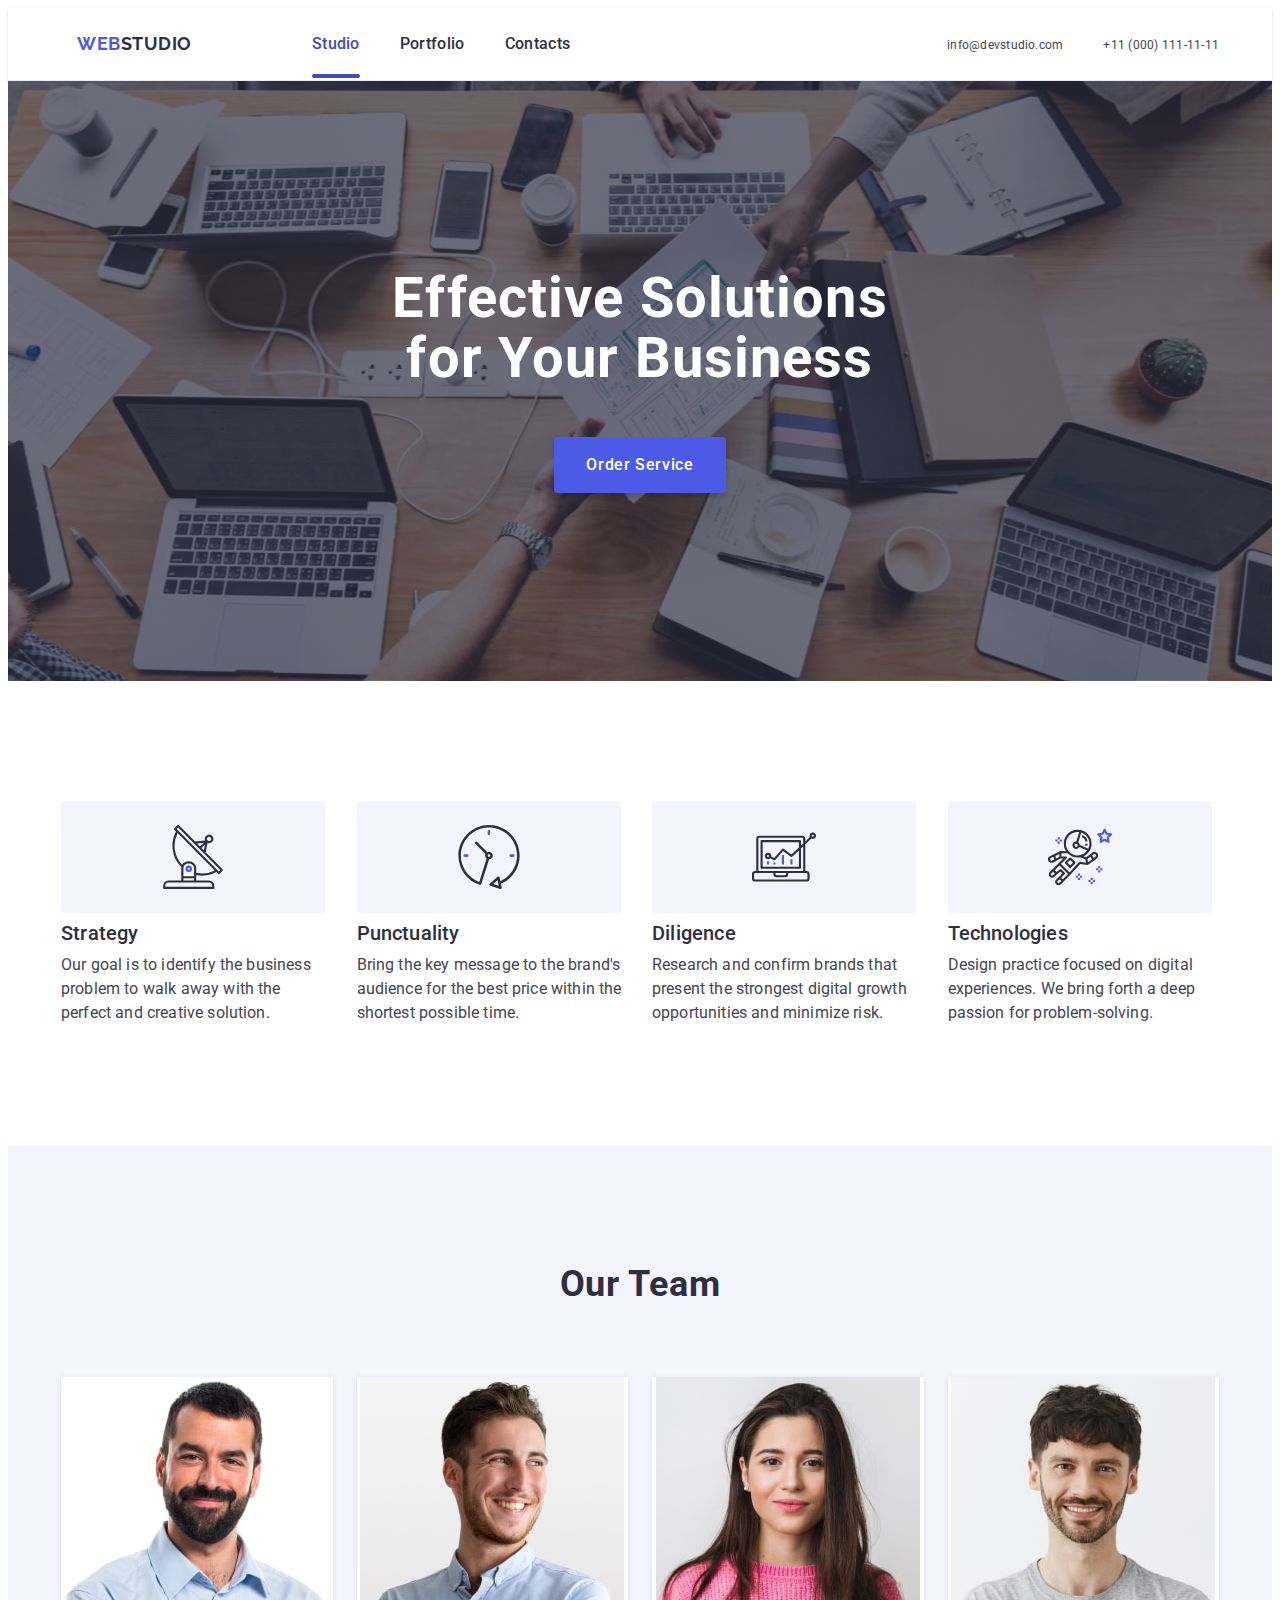
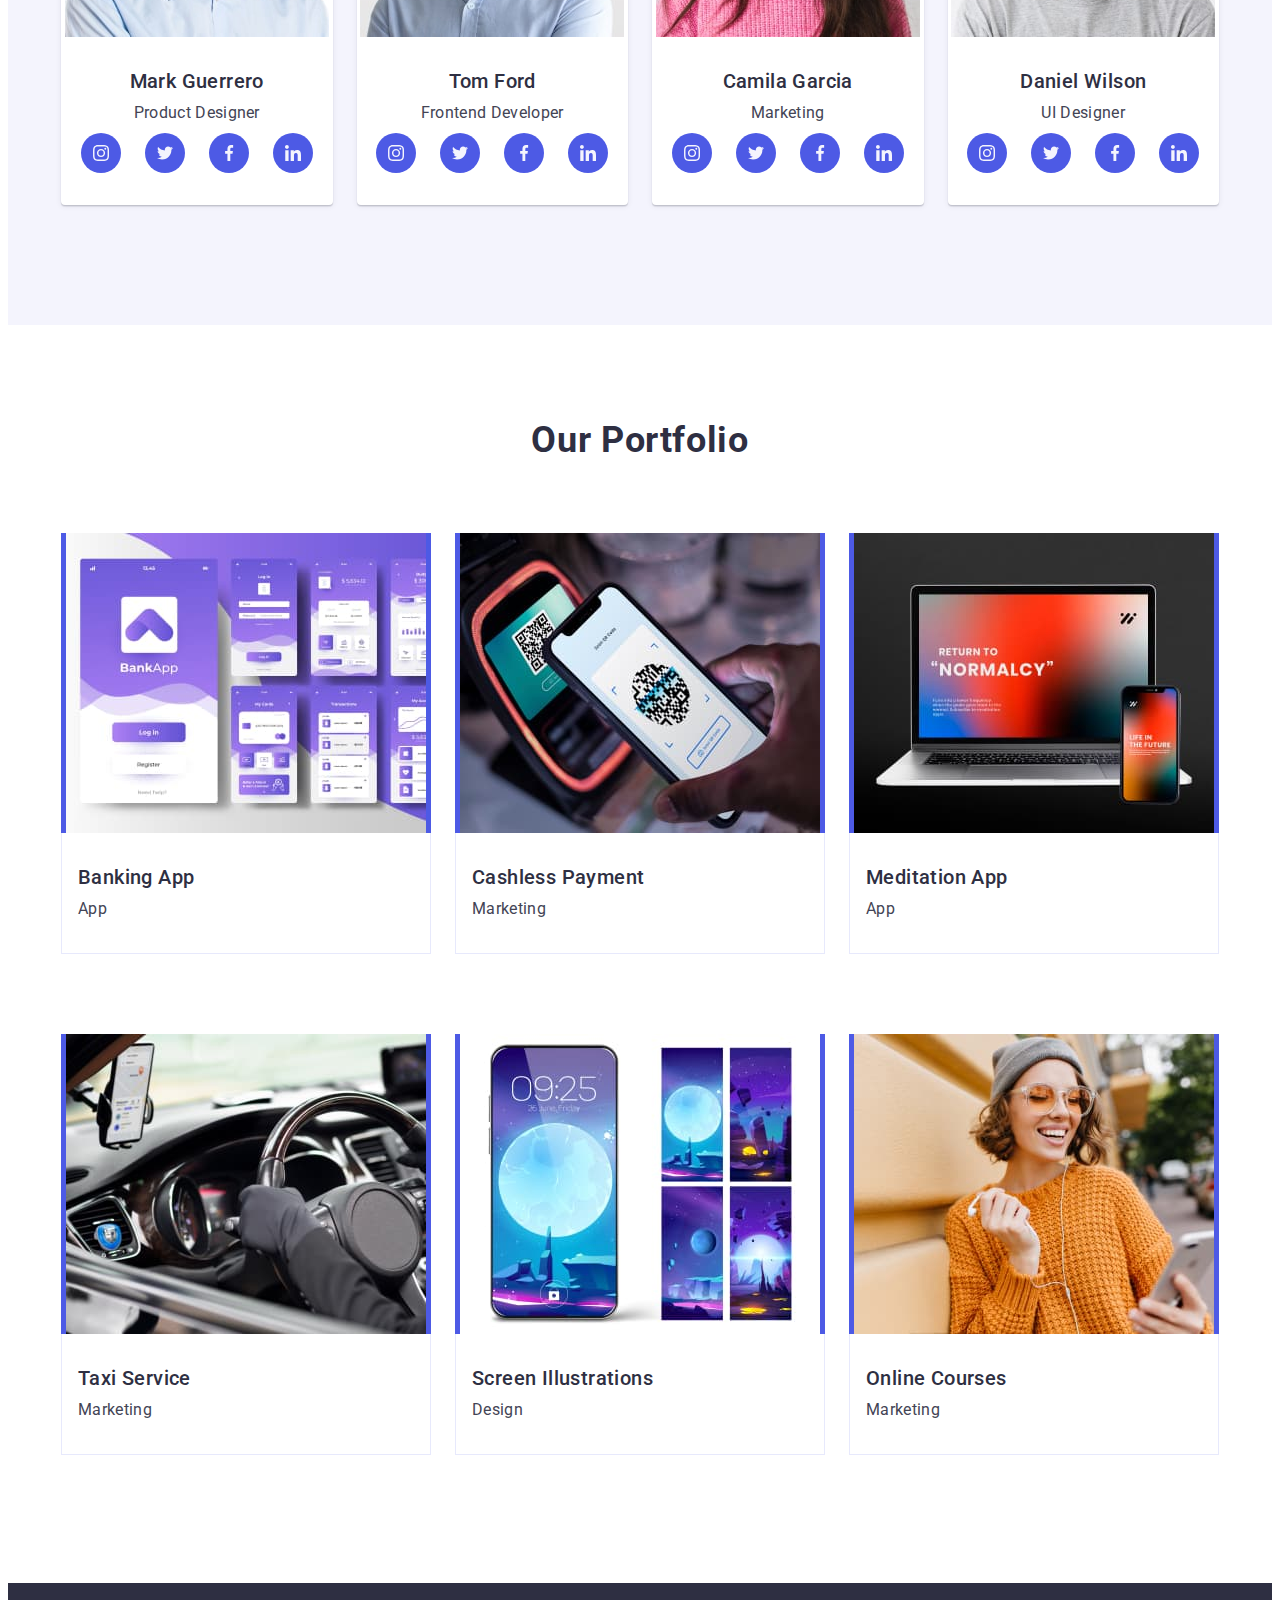
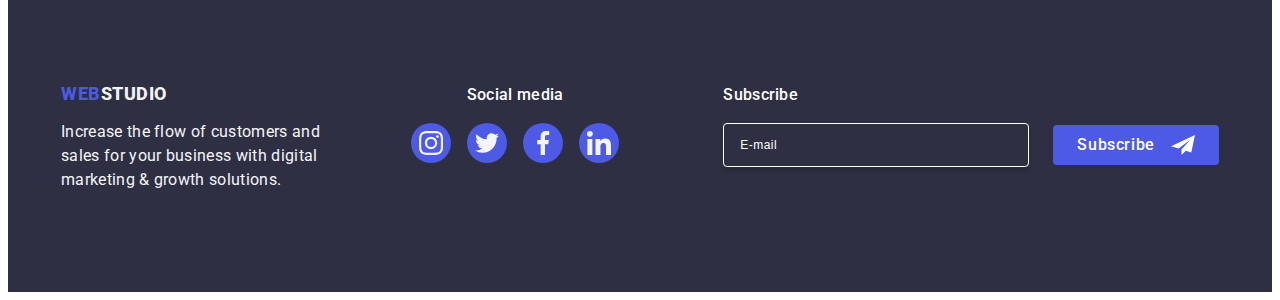
==== index.html @ 43140bc8 "hw6" ====
<!DOCTYPE html>
<html lang="en">

<head>
    <meta charset="UTF-8">
    <meta http-equiv="X-UA-Compatible" content="IE=edge">
    <meta name="viewport" content="width=device-width, initial-scale=1.0">
    <title>Business</title>
    <link rel="preconnect" href="https://fonts.googleapis.com">
    <link rel="preconnect" href="https://fonts.gstatic.com" crossorigin>
    <link rel="stylesheet" href="https://cdnjs.cloudflare.com/ajax/libs/modern-normalize/2.0.0/modern-normalize.min.css"
        integrity="sha512-4xo8blKMVCiXpTaLzQSLSw3KFOVPWhm/TRtuPVc4WG6kUgjH6J03IBuG7JZPkcWMxJ5huwaBpOpnwYElP/m6wg=="
        crossorigin="anonymous" referrerpolicy="no-referrer" />
    <link href="https://fonts.googleapis.com/css2?family=Raleway:wght@800&family=Roboto:wght@400;500;700&display=swap"
        rel="stylesheet">
    <link rel="stylesheet" href="./css/styles.css"/>
    <link rel="stylesheet" href="./css/media.css" />

    <link rel="stylesheet" href="https://cdnjs.cloudflare.com/ajax/libs/animate.css/4.1.1/animate.min.css" />
    

</head>



<body>
    <header class="header">
        <div class="container header-container">
        <nav class="header-navigation">

            <a class="header-logo link" href="./index.html">Web<span class="header-logo-italic link">Studio</span> </a>
            
                <ul class="header-menu-list list">
                    <li class="header-menu-item list">
                        <a class="header-menu-link link color current" href="./index.html">Studio</a>
                    </li>
                    <li class="header-menu-item list">
                        <a class="header-menu-link link color " href="./portfolio.html">Portfolio</a>
                    </li>
                    <li class="header-menu-item list">
                        <a class="header-menu-link link color" href="">Contacts</a>
                    </li>
                </ul>
        </nav>

        <address class="address">
            <ul class="header-soc-list list">

                <li class="header-soc-item"> <a class="header-sos-link link "
                        href="mailto:info@devstudio.com">info@devstudio.com</a> </li>
                <li class="header-soc-item"> <a class="header-sos-link link" href="tel:+110001111111"> +11 (000)
                        111-11-11</a> </li>
            </ul>
        </address>
        <button type="button" class="menu-open-btn"><svg class="open-btn" width="16.8" height="14.4">
            <use class="open-btn-top" href="./images/icons.svg#icon-heroicons-solid_menu"></use>
        </svg></button>
        </div>







        <div class="mob-menu is-open">
            <div clas="modal-modal">
            <button type="button" class="menu-close-btn"><svg class="close-btn" width="8" height="8">
                    <use class="close-btn-top" href="./images/icons.svg#icon-close-black-18dp-2-1"></use>
                </svg></button>

                <ul class="mob-menu-list list">
                    <li class="mob-menu-item list">
                        <a class="mob-menu-link link color current" href="./index.html">Studio</a>
                    </li>
                    <li class="mob-menu-item list">
                        <a class="mob-menu-link link color " href="./portfolio.html">Portfolio</a>
                    </li>
                    <li class="mob-menu-item list">
                        <a class="mob-menu-link link color" href="">Contacts</a>
                    </li>
                </ul>
                </div>


                <ul class="mob-soc-list list">
                
                    
                    <li class="mob-soc-item"> <a class="mob-sos-link link" href="tel:+110001111111"> +11 (000)
                            111-11-11</a> </li>
                            <li class="mob-soc-item"> <a class="mob-sos-link link " href="mailto:info@devstudio.com">info@devstudio.com</a> </li>
                </ul>






                <ul class="mob-icon-list list">
                    <li class="mob-icon-item list">
                        <a class="mob-icon-modul" href="">
                            <svg class="mob-icon-top" width="24" height="24">
                                <use href="./images/icons.svg#icon-instagram-2"></use>
                            </svg>
                        </a>
                    </li>
                
                    <li class="mob-icon-item list">
                        <a class="mob-icon-modul" href="">
                            <svg class="mob-icon-top" width="24" height="24">
                                <use href="./images/icons.svg#icon-twitter-1"></use>
                            </svg>
                        </a>
                    </li>
                
                    <li class="mob-icon-item list">
                        <a class="mob-icon-modul" href="">
                            <svg class="mob-icon-top" width="24" height="24">
                                <use href="./images/icons.svg#icon-facebook-1"></use>
                            </svg>
                        </a>
                    </li>
                
                    <li class="mob-icon-item list">
                        <a class="mob-icon-modul" href="">
                            <svg class="mob-icon-top" width="24" height="24">
                                <use href="./images/icons.svg#icon-linkedin-1"></use>
                            </svg>
                        </a>
                    </li>
                
                </ul>






        </div>

    </header>
   


    <main>
        <section class="hero">
            <div class="container">
                  <h1 class="hero-title"> Effective Solutions for Your Business  </h1>
            <button type="button" class="hero-btn" data-modal-open>Order Service</button>
            </div>
        </section>
       

        <section class="advantages">
            <div class="container">
            <h2 class="visually-hidden">Advantages</h2>
            <ul class="advantages-list list">
                <li class="advantages-item list">
                    <div class="adventages-item-top">
                    <svg class="advantages-item-icon" width="164" height="64">
                    
                        <use href="./images/icons.svg#icon-antenna-1"></use>
                    </svg>
            
                    </div>
                    <h3 class="advantages-subtitle">Strategy
                    </h3>
                    <p class="advantsges-item-text">Our goal is to identify the business
                        problem to walk away with the perfect and creative solution.
                    </p>
                </li>
                <li class="advantages-item list">
                    <div class="adventages-item-top">
                        <svg class="advantages-item-icon" width="64" height="64">
                
                            <use href="./images/icons.svg#icon-clock-1"></use>
                        </svg>
                    
                    </div>
                    <h3 class="advantages-subtitle">Punctuality</h3>
                    <p class="advantsges-item-text">Bring the key message to the brand's audience for the best price
                        within the shortest possible time.</p>
                </li>
                <li class="advantages-item list">
                    <div class="adventages-item-top">
                        <svg class="advantages-item-icon" width="64" height="64">
                    
                            <use href="./images/icons.svg#icon-diagram-1"></use>
                        </svg>
                    
                    </div>
                    <h3 class="advantages-subtitle">Diligence</h3>
                    <p class="advantsges-item-text">Research and confirm brands that present the strongest digital
                        growth opportunities and minimize risk.</p>
                </li>
                <li class="advantages-item list">
                    <div class="adventages-item-top">
                        <svg class="advantages-item-icon" width="64" height="64">
                    
                            <use href="./images/icons.svg#icon-astronaut-1"></use>
                        </svg>
                    
                    </div>
                    <h3 class="advantages-subtitle">Technologies</h3>

                    <p class="advantsges-item-text">Design practice focused on digital experiences. We bring forth a
                        deep passion for problem-solving.</p>
                </li>
            </ul>
            </div>
        </section>

        

       
       



        <section class="team">
            <div class="container team-container">
            <h2 class="team-name">Our Team</h2>
            <ul class="team-name-list list">

                <li class="team-name-item list">
                    
                    
                    <img
                    srcset="./images/1img2x.jpg 2x"
                    

                     class="bestsellers-picture" src="./images/img-min.jpg" alt="Mark Guerrero" Width="264" Height="260">
                    <div class="team-work">
                    <h3 class="team-name-subtitle">Mark Guerrero</h3>
                    <p class="team-name-text">Product Designer</p>
                     <ul class="team-icon-list list">
                        <li class="team-icon-item list">
                            <a class="team-icon-modul" href="">
                                <svg class="team-icon-top" width="16" height="16">
                                    <use href="./images/icons.svg#icon-instagram-2"></use>
                                </svg>
                            </a>
                        </li>

                        <li class="team-icon-item list">
                            <a class="team-icon-modul" href="">
                                <svg class="team-icon-top" width="16" height="16">
                                    <use href="./images/icons.svg#icon-twitter-1"></use>
                                </svg>
                            </a>
                        </li>

                        <li class="team-icon-item list">
                            <a class="team-icon-modul" href="">
                                <svg class="team-icon-top" width="16" height="16">
                                    <use href="./images/icons.svg#icon-facebook-1"></use>
                                </svg>
                            </a>
                        </li>

                        <li class="team-icon-item list">
                            <a class="team-icon-modul" href="">
                                <svg class="team-icon-top" width="16" height="16">
                                    <use href="./images/icons.svg#icon-linkedin-1"></use>
                                </svg>
                            </a>
                        </li>

                     </ul>

                    
                    
                    </div>
                </li>
                <li class="team-name-item list">
                    <img
                     srcset="./images/2img2x-min.jpg 2x"
                     class="bestsellers-picture" src="./images/img-1-min.jpg" alt="Tom Ford" Width="264" Height="260">
                    <div class="team-work">
                    <h3 class="team-name-subtitle">Tom Ford</h3>
                    <p class="team-name-text">Frontend Developer</p>

                    <ul class="team-icon-list list">
                        <li class="team-icon-item list">
                            <a class="team-icon-modul" href="">
                                <svg class="team-icon-top" width="16" height="16">
                                    <use href="./images/icons.svg#icon-instagram-2"></use>
                                </svg>
                            </a>
                        </li>
                    
                        <li class="team-icon-item list">
                            <a class="team-icon-modul" href="">
                                <svg class="team-icon-top" width="16" height="16">
                                    <use href="./images/icons.svg#icon-twitter-1"></use>
                                </svg>
                            </a>
                        </li>
                    
                        <li class="team-icon-item list">
                            <a class="team-icon-modul" href="">
                                <svg class="team-icon-top" width="16" height="16">
                                    <use href="./images/icons.svg#icon-facebook-1"></use>
                                </svg>
                            </a>
                        </li>
                    
                        <li class="team-icon-item list">
                            <a class="team-icon-modul" href="">
                                <svg class="team-icon-top" width="16" height="16">
                                    <use href="./images/icons.svg#icon-linkedin-1"></use>
                                </svg>
                            </a>
                        </li>
                    
                    </ul>

                    




                    </div>
                </li>
                <li class="team-name-item list">
                    <img
                     srcset="./images/3img2x-min.jpg 2x"
                    class="bestsellers-picture" src="./images/img-2-min.jpg" alt="Camila Garcia" Width="264" Height="260">
                    <div class="team-work">
                    <h3 class="team-name-subtitle">Camila Garcia</h3>
                    <p class="team-name-text">Marketing</p>
                   
                    <ul class="team-icon-list list">
                        <li class="team-icon-item list">
                            <a class="team-icon-modul" href="">
                                <svg class="team-icon-top" width="16" height="16
        ">
                                    <use href="./images/icons.svg#icon-instagram-2"></use>
                                </svg>
                            </a>
                        </li>
                    
                        <li class="team-icon-item list">
                            <a class="team-icon-modul" href="">
                                <svg class="team-icon-top" width="16" height="16">
                                    <use href="./images/icons.svg#icon-twitter-1"></use>
                                </svg>
                            </a>
                        </li>
                    
                        <li class="team-icon-item list">
                            <a class="team-icon-modul" href="">
                                <svg class="team-icon-top" width="16" height="16">
                                    <use href="./images/icons.svg#icon-facebook-1"></use>
                                </svg>
                            </a>
                        </li>
                    
                        <li class="team-icon-item list">
                            <a class="team-icon-modul" href="">
                                <svg class="team-icon-top" width="16" height="16">
                                    <use href="./images/icons.svg#icon-linkedin-1"></use>
                                </svg>
                            </a>
                        </li>
                    
                    </ul>

                    </div>
                </li>
        
                <li class="team-name-item list">
                    <img
                     srcset="./images/4img2x-min.jpg 2x"
                     class="bestsellers-picture" src="./images/img-3-min.jpg" alt="Daniel Wilson" Width="264" Height="260">
                    <div class="team-work">
                    <h3 class="team-name-subtitle">Daniel Wilson</h3>
                    <p class="team-name-text">UI Designer</p>
                   
                    <ul class="team-icon-list list">
                        <li class="team-icon-item list">
                            <a class="team-icon-modul" href="">
                                <svg class="team-item-icon" width="16" height="16">
                                    <use href="./images/icons.svg#icon-instagram-2"></use>
                                </svg>
                            </a>
                        </li>
                    
                        <li class="team-icon-item list">
                            <a class="team-icon-modul" href="">
                                <svg class="team-icon-top" width="16" height="16">
                                    <use href="./images/icons.svg#icon-twitter-1"></use>
                                </svg>
                            </a>
                        </li>
                    
                        <li class="team-icon-item list">
                            <a class="team-icon-modul" href="">
                                <svg class="team-icon-top" width="16" height="16">
                                    <use href="./images/icons.svg#icon-facebook-1"></use>
                                </svg>
                            </a>
                        </li>
                    
                        <li class="team-icon-item list">
                            <a class="team-icon-modul" href="">
                                <svg class="team-icon-top" width="16" height="16">
                                    <use href="./images/icons.svg#icon-linkedin-1"></use>
                                </svg>
                            </a>
                        </li>
                    
                    </ul>

                    </div>
                </li>
            </ul>
            </div>


        </section>
        
        
            <section class="portfolio-little list">
                <div class="container">
        
                    
                    
        
                    <h1 class="our-portfolio-tittle"> Our Portfolio</h1>
                    <ul class="portfolio-carts list">
        
                        <li class="portfolio-carts-list link"><a class="link carts-top" href="">
        
                                <div class="carts-cover">
                                    <picture>
                                        <source srcset="./images/4.jpg 1x  ./images/">


                                    </picture>
                                    <img class="carts" src="./images/4.jpg" alt="bild1" Width="360">
                                    <p class="carts-cover-text">14 Stylish and User-Friendly App Design Concepts · Task Manager
                                        App · Calorie Tracker
                                        App · Exotic Fruit Ecommerce App ·
                                        Cloud Storage App</p>
                                </div>
        
                                <div class="no-ideas">
                                    <h2 class="portfolio-carts-tittle list ">Banking App </h2>
                                    <p class="portfolio-carts-text">App</p>
                                </div>
                            </a>
                        </li>
        
                        <li class="portfolio-carts-list link"><a class="link carts-top" href="">
                                <div class="carts-cover">
                                    <img class="carts" src="./images/5.jpg" alt="bild2" Width="360">
                                    <p class="carts-cover-text">14 Stylish and User-Friendly App Design Concepts · Task Manager
                                        App · Calorie Tracker
                                        App · Exotic Fruit Ecommerce App ·
                                        Cloud Storage App</p>
                                </div>
        
                                <div class="no-ideas">
                                    <h2 class="portfolio-carts-tittle list ">Cashless Payment</h2>
                                    <p class="portfolio-carts-text">Marketing</p>
                                </div>
        
                            </a>
        
                        </li>
        
        
                        <li class="portfolio-carts-list link"><a class="link carts-top" href="">
                                <div class="carts-cover">
                                    <img class="carts" src="./images/6.jpg" alt="bild3" Width="360">
                                    <p class="carts-cover-text">14 Stylish and User-Friendly App Design Concepts · Task Manager
                                        App · Calorie Tracker
                                        App · Exotic Fruit Ecommerce App ·
                                        Cloud Storage App</p>
                                </div>
        
        
                                <div class="no-ideas">
                                    <h2 class="portfolio-carts-tittle list ">Meditation App</h2>
                                    <p class="portfolio-carts-text">App</p>
                                </div>
                            </a>
                        </li>
        
                        <li class="portfolio-carts-list link"><a class="link carts-top" href="">
                                <div class="carts-cover">
                                    <img class="carts" src="./images/7.jpg" alt="bild4" Width="360">
                                    <p class="carts-cover-text">14 Stylish and User-Friendly App Design Concepts · Task Manager
                                        App · Calorie Tracker
                                        App · Exotic Fruit Ecommerce App ·
                                        Cloud Storage App</p>
                                </div>
        
                                <div class="no-ideas">
                                    <h2 class="portfolio-carts-tittle list ">Taxi Service</h2>
                                    <p class="portfolio-carts-text">Marketing</p>
                                </div>
                            </a>
                        </li>
        
                        <li class="portfolio-carts-list link"><a class="link carts-top" href="">
                                <div class="carts-cover">
                                    <img class="carts" src="./images/8.jpg" alt="bild5" Width="360">
                                    <p class="carts-cover-text">14 Stylish and User-Friendly App Design Concepts · Task Manager
                                        App · Calorie Tracker
                                        App · Exotic Fruit Ecommerce App ·
                                        Cloud Storage App</p>
                                </div>
                                <div class="no-ideas">
                                    <h2 class="portfolio-carts-tittle list ">Screen Illustrations</h2>
                                    <p class="portfolio-carts-text">Design</p>
                                </div>
                            </a>
                        </li>
        
                        <li class="portfolio-carts-list link"><a class="link carts-top" href="">
                                <div class="carts-cover">
                                    <img class="carts" src="./images/9.jpg" alt="bild6" Width="360">
                                    <p class="carts-cover-text">14 Stylish and User-Friendly App Design Concepts · Task Manager
                                        App · Calorie Tracker
                                        App · Exotic Fruit Ecommerce App ·
                                        Cloud Storage App</p>
                                </div>
                                <div class="no-ideas">
                                    <h2 class="portfolio-carts-tittle list ">Online Courses</h2>
                                    <p class="portfolio-carts-text">Marketing</p>
                                </div>
                            </a>
                        </li>
        
        
                        
                    
                    </ul>
                </div>
        
        
            </section>
        
    </main>







    <footer class="footer">
        <div class="container footer-container">
            <div class="social-container">
          <a class="footer-logo link" href="./index.html"> Web<span class="footer-logo-italic link">Studio</span> </a>
          <p class="footer-logo-text">Increase the flow of customers and sales for your business with digital marketing &
            growth solutions.</p>
            </div>
            

            <div class="social-media">
                <p class="social-media-text">Social media</p>
                <ul class="media-icon-list list">
                    <li class="media-icon-item list">
                        <a class="media-icon-modul" href="">
                            <svg class="media-icon-top" width="24" height="24">
                                <use href="./images/icons.svg#icon-instagram-2"></use>
                            </svg>
                        </a>
                    </li>
                
                    <li class="media-icon-item list">
                        <a class="media-icon-modul" href="">
                            <svg class="media-icon-top" width="24" height="24">
                                <use href="./images/icons.svg#icon-twitter-1"></use>
                            </svg>
                        </a>
                    </li>
                
                    <li class="media-icon-item list">
                        <a class="media-icon-modul" href="">
                            <svg class="media-icon-top" width="24" height="24">
                                <use href="./images/icons.svg#icon-facebook-1"></use>
                            </svg>
                        </a>
                    </li>
                
                    <li class="media-icon-item list">
                        <a class="media-icon-modul" href="">
                            <svg class="media-icon-top" width="24" height="24">
                                <use href="./images/icons.svg#icon-linkedin-1"></use>
                            </svg>
                        </a>
                    </li>
                
                </ul>
                </div>

                <div class="footer-botton">
                   
                        
                            <p class="footer-top-text">Subscribe</p>
                            <form class="footer-form">
                                <label aria-label="footer email input" class="footer-input-label">
                                    <input type="email" name="footer-mail" class="footer-input" placeholder="E-mail"/>
                                </label>
                                <button type="submit" class="footer-btn">Subscribe
                                    <svg class="label-icon-button" width="24" height="24">
                                        <use href="./images/icons.svg#icon-Frame-3"></use>

                                    </svg>
                                </button>
                            </form>
                        
                
                   
                </div>
               
        </div>
            
    </footer>










    <div class="backdrop is-hidden" data-modal>
        <div class="modal">
            <button type="button" class="modal-close-btn" data-modal-close>
                <svg class="modal-icon-btn" width="8" height="8">
                    <use class="modal-icon-top" href="./images/icons.svg#icon-close-black-18dp-2-1"></use>
                </svg>
            </button>
            <p class="modal-tittle">Leave your contacts and we will call you back</p>
            <form class="modal-form">
    
                <div class="modal-field">
                    <label for="user-name" class="modal-label">Name</label>
                    <div class="modal-input-wrap">
                        <input type="text" class="modal-input" name="user-name" /*placeholder="Name*"*/ required
                            id="user-name" />
                        <svg class="modal-icon" width="18" height="24">
                            <use href="./images/icons.svg#icon-person-black-18dp-1"></use>
                        </svg>
                    </div>
                </div>
    
                <div class="modal-field">
                    <label for="user-tel" class="modal-label">Phone</label>
                    <div class="modal-input-wrap">
                        <input type="tel" class="modal-input" name="user-tel" /*placeholder="Phone*"*/ required id="user-tel" />
                        <svg class="modal-icon" width="18" height="24">
                            <use href="./images/icons.svg#icon-phone-black-18dp-1"></use>
                        </svg>
                    </div>
                </div>
    
                <div class="modal-field">
                    <label for="user-email" class="modal-label">Email</label>
                    <div class="modal-input-wrap">
                        <input type="email" class="modal-input" name="user-email" /*placeholder="Email"*/ id="user-email" />
                        <svg class="modal-icon" width="18" height="24">
                            <use href="./images/icons.svg#icon-email-black-18dp-1"></use>
                        </svg>
                    </div>
                </div>
    
                <div class="modal-field-comment">
                    <label for="user-comment" class="modal-label">Comment</label>
                    <textarea name="user-comment" id="user-comment" class="modal-comment"
                        placeholder="Text input"></textarea>
    
    
                </div>
                <div class="modal-policy">
                    <input type="checkbox" id="user-privacy" value="true" class="modal-check visually-hidden"
                        name="user-privacy" />
                    <label for="user-privacy" class="modal-check-text">
                        <span class="span-policy">
                            <svg class="modal-top-super" width="10" height="8">
                                <use href="./images/icons.svg#icon-Vector1"> </use>
                            </svg>
                        </span>
                        <div class="">
                        I accept the terms and conditions of the
                        <a href="" class="modal-check-link"> Privacy Policy</a></label>
                        </div>
                </div>
    
    
                <button type="submit" class="modal-form-btn" disabled>Send</button>
            </form>
        </div>
    </div>
    <script src="./js/modal.js"></script>
    </body>
    
    </html>
---- css/styles.css ----
body { 
    font-family: "Roboto", sans-serif;
    color: #434455;
    background-color: #FFFFFF;
}
:root{

                --primary-font: "Roboto", sans-serif;
                --title-font: "Raleway", sans-serif;
                --primary-black-color: var(--slate, #434455;
                --primary-white-color:#FFFFFF;
                --primary-accent-color:#2e2f42;
                --secondary-accent-color: #404bbf;
                --active-link-color: #434455);

}

/*.container{
    width:100%;
    padding-left: 15px;
        padding-right: 15px;
    margin: 0 auto;
    padding: 0 16px;
    max-width: 428px;

}*/


.container {
    max-width: 320px;
    padding-left: 16px;
    padding-right: 16px;
    margin-left: auto;
    margin-right: auto;
}

/*--------------HEADER-----------*/

.header{
    
    border-bottom: 1px solid #e7e9fc;
    box-shadow:0px 2px 1px rgba(46, 47, 66, 0.08),
        0px 1px 1px rgba(46, 47, 66, 0.16),
        0px 1px 6px rgba(46, 47, 66, 0.08);
}

.header-container{
    display: flex;
    align-items: center;

}
 

.header-navigation{
display: flex;
align-items: center;


}
.header-logo{
    color: var(--iris, #4D5AE5);
        font-size: 18px;
        font-weight: 800;
        line-height: 1.17;
        letter-spacing: 0.03em;
        text-transform: uppercase;
        font-family: "Raleway", sans-serif;
    margin-right: 76px;

    margin-top: 17.5px;
    margin-bottom: 17.5px;
  
    
    
}
.link {
    text-decoration: none;
}

.list {
    list-style: none;
}

.header-logo-italic{
    color: #2E2F42;
}
.header-menu-list{
    color: #2e2f42;
        font-size: 16px;
        font-weight: 500;
        line-height: 1.5;
        letter-spacing: 0.02em;
        margin-left: auto;
        display: flex;
        gap: 40px;
        margin: 0px;
        padding: 0px;
        padding-top: 24px;
            padding-bottom: 24px;

            position: relative;
        color: #404bbf;
        transition:250ms cubic-bezier(0.4, 0, 0.2, 1);
        display: none;

       
        

}

.header-menu-link.caren{

   /* color: var(--navyblue, #2E2F42);*/
        font-size: 16px;
        font-weight: 500;
        line-height: 1.5;
        letter-spacing: 0.02em;
        position: relative;
        transition:color 250ms cubic-bezier(0.4, 0, 0.2, 1);
        color: #404bbf;
        


}

.header-menu-item :hover{color: #404bbf

}
.header-menu-item :focus{color: #404bbf}

ul{
    margin: 0px;
    padding: 0px;
}



img{
    display: block;
    max-width: 100%;
    height: auto;
}
.header-sos-link{
    color:var(--slate, #434455);
        font-size: 16px;
        font-weight: 400;
        line-height: 1.5;
        letter-spacing: 0.02em;
        transition: color 250ms cubic-bezier(0.4, 0, 0.2, 1);
        
        

}


.header-menu-item{
   transition:  color 250ms cubic-bezier(0.4, 0, 0.2, 1);
   
 }

    .address{font-style: normal;
    margin-left: auto;}

    .header-soc-item{color: var(--slate, #434455);
        font-size: 16px;
        font-weight: 400;
        line-height: 1.5;
        letter-spacing: 0.02em;
    
        
    }

    .header-soc-list{
        /*display: flex;*/
        gap: 40px;
        display: none;
        
    }

        .header-soc-item :hover{color: #404bbf;
        }

        .header-soc-item :focus{
            color: #404bbf

        }

        .color{
            color:#2e2f42 ;
            padding: 24px 0;
            padding-top: 24px;
          padding-bottom: 24px;
        }
            
        
       .current::after{
            content: '';
            position: absolute;
            left: 0;
            bottom: -1px;
            height: 4px;
            background-color: #404bbf;
            border-radius: 2px;
            width: 100%;
        }

        .header-menu-link.current{
            position: relative;
        color: var(--ocean, #404BBF);


        }





        .mob-menu{
            width: 100vw;
            height: 100vh;
            background-color: #FFF;
            position: fixed;
            top: 0;
            left: 0;
            z-index: 1;
            padding: 24px 24px 40px 16px;
            display: flex;
            flex-direction: column;
            justify-content: space-between;
            overflow: auto;
            opacity: 0;
            visibility: hidden;
            pointer-events: auto;

      
                            position: fixed;
                            width: 100%;
                            height: 100%;
                            top: 0;
                            transition: opacity 250ms cubic-bezier(0.4, 0, 0.2, 1), visibility 250ms cubic-bezier(0.4, 0, 0.2, 1);
                            left: 0;
              
                            padding: 72px 24px 24px 24px;
                    
                    
                        

        }

        .menu-open-btn{



        }

    

              /*  .mob-menu.is-open {
                    opacity: 1;
                    visibility: visible;
                    pointer-events: auto;}*/




                .mob-menu.is-open.modal-modal {
                    transform: translate(-50%, -50%) scale(3);}

        .menu-close-btn{
            display: block;
            margin-left: auto;
            margin-bottom: 24px;
            cursor: pointer;
            top: 24px;
                right: 24px;
                height: 24px;
                width: 24px;
                border-radius: 50%;
                display: flex;
                align-items: center;
                justify-content: center;
              background-color: #e7e9fc;
               border: 1px solid rgba(0, 0, 0, 0.1);
                padding: 0;
                /*border: none;*/
                background-color: transparent;
             
             
               
        }
        .mob-menu-list{
            margin-bottom:50px ;
        }
        .mob-menu-link{
            color:var(--NAVY-BLUE, #2E2F42);
                font-size: 36px;
                font-weight: 700;
                line-height: 1.11;
                
                letter-spacing: 0.018em;
                text-transform: capitalize;

        }
               .mob-menu-item{
                margin-bottom: 40px;

                }
                   .mob-menu-item :hover {
                       color: #404bbf
                   }
        
                   .mob-menu-item :focus {
                       color: #404bbf
                   }
                .mob-soc-list{
                    margin-bottom: 48px;
                  
                    
                }
           .mob-soc-item{
            margin-bottom:24px;

                                }
             .mob-sos-link{

                color: var(--SLATE, #434455);
                    font-size: 20px;
                    font-weight: 500;
                    line-height: 1.2;
                    letter-spacing: 0.02em;


             }

            .mob-soc-item :hover {
                color: #404bbf;
                          }
            
         .mob-soc-item :focus {
            color: #404bbf
                          }
    









      .mob-icon-list{
        display: flex;
            justify-content: center;
            align-items: center;
            gap: 40px;
            fill: var(--iris, #4D5AE5);
          

      }

      .mob-icon-modul{
        width: 100%;
        height: 100%;


      }
      .mob-icon-item{
        width: 40px;
            height: 40px;

      }
      .mob-icon-modul{
        width: 100%;
            height: 100%;
            background-color: #4d5ae5;
            border-radius: 50%;
            display: flex;
            align-items: center;
            justify-content: center;
            transition: background-color 250ms cubic-bezier(0.4, 0, 0.2, 1);
        
        }
        
       
        
        .mob-icon-top {
            fill: #f4f4fd;
        
        
        }


               
        
                   .modal-icon {
                       transition: fill 250ms cubic-bezier(0.4, 0, 0.2, 1);
        
                   }
        
                  
        
                   

      




/*--------------HERO-----------*/


.hero {
    background: var(--navyblue, #2E2F42);
   /*padding: 188px 0;*/
   padding: 72px 0 72px 0;
   background-image: linear-gradient(rgba(46, 47, 66, 0.7),
        rgba(46, 47, 66, 0.7)), url(../images/Dark-bg\ mobil.jpg);
   background-repeat: no-repeat;
   background-position: center;
   background-size: cover;
    max-width: 1440px;
    margin:auto;
}


@media (min-device-pixel-ratio: 2),
(min-resolution: 192dpi),
(min-resolution: 2dppx) {
    .hero-container {
    background-image: linear-gradient(rgba(46, 47, 66, 0.7),
                rgba(46, 47, 66, 0.7)), url(../images/Dark-bg\ mobil\ mobil.jpg);
    }
}



.hero-title{
    color: var(--white, #FFF);
        text-align: center;
        font-size: 36px;
        font-weight: 700;
        line-height: 1.11;
        letter-spacing: 0.018em;
          max-width: 208px;
           margin: 0 auto;
            margin-bottom: 48px;
            
            text-transform: capitalize;
        
}

h1, h2, h3, h4, h5, h6, p{
    margin: 0;
}

p{
    margin: 0;

}

.hero-btn{
    color: var(--white, #FFF);
        font-size: 16px;
        font-weight: 500;
        line-height: 1.5;
        letter-spacing: 0.04em;
        background-color: #4D5AE5;
        font-family: "Roboto", sans-serif;
        cursor: pointer;
        padding: 16px 32px;
        border-radius: 4px;
            background: var(--iris, #4D5AE5);
            box-shadow: 0px 4px 4px 0px rgba(0, 0, 0, 0.15);
            display: block;
            min-width: 169px;
            height: 56px;
            border: none;
            border-radius: 4px;
            margin:0 auto;
            transition: background-color 250ms cubic-bezier(0.4, 0, 0.2, 1);
            

}

 .hero-btn:hover{ background-color: #404BBF;}

 .hero-btn:focus{ background-color: #404BBF;}

/**------------ADVANTAGES------------**/


.advantages{
padding: 96px 0px;


}
.visually-hidden {
    position:absolute;
    width: 1px;
    height: 1px;
    margin: -1px;
    border: 0;
    padding: 0;
    white-space: nowrap;
    clip-path: inset(100%);
    clip: rect(0 0 0 0);
    overflow: hidden;}


.advantages-list{
    
    display:  flex;
    gap: 72px;
      flex-wrap: wrap;
   
     
      

}


.advantages-item{
  
width: 100%;
position: relative;


}

.adventages-item-top{
    width: 264px;
        height: 112px;
        display: flex;
        align-items: center;
        justify-content: center;
        flex-shrink: 0;
        border-radius: 4px;
        background: var(--cloud, #F4F4FD);
        margin-bottom: 8px;
        display: none;

}

.advantages-subtitle{
    color: var(--navyblue, #2E2F42);
        font-size: 36px;
        font-weight: 700;
        line-height: 1.11;
        letter-spacing: 0.018em;
        margin-bottom: 8px;
        align-self: stretch;
        text-align: center;
        text-transform: capitalize;
        font-style: normal;
       
        

}

.advantsges-item-text{
    color: var(--slate, #434455);
    font-size: 16px;
    line-height: 1.5;
    letter-spacing: 0.02em;
    font-weight: 500;
    align-self: stretch;
    flex-direction: column;
        align-items: flex-start;
   
     
    }
        .advantages-list{
            
        }



    /**--------middle--------**/

    .middle{
        padding-top: 0px;
        padding-bottom: 120px;
       
        
    }

   .middle-name{
    color: var(--navyblue, #2E2F42);
        text-align: center;
        font-size: 36px;
        font-style: normal;
        font-weight: 700;
        line-height: 1.11;
        letter-spacing: 0.72px;
        text-transform: capitalize;
        margin: 0 auto;
        margin-bottom:72px ;}

        .middle-name-list{
            display: flex;
            gap: 24px;
            flex-wrap: wrap;
            
        }
        .picture{
            display: block
        }

        .middle-name-item{
          width: 100%;
        }


       

   
   /*------------team--------------*/

           .team {
               background-color: #F4F4FD;
               padding-top: 96px;
               padding-bottom: 96px;
    
    
    
           }
    
           .team-name {
               color: var(--navyblue, #2E2F42);
               text-align: center;
               font-size: 36px;
               font-weight: 700;
               line-height: 1.11;
               letter-spacing: 0.72px;
               text-transform: capitalize;
    
               margin: 0 auto;
               margin-bottom: 72px;
    
           }
    
    
           .team-name-list {
               display: flex;
               gap: 72px;
               flex-wrap: wrap;
               justify-content: center;
    
    
           }
    
    
           .team-name-item {
               width: 264px;
               background-color: #FFFFFF;
               border-radius: 0px 0px 4px 4px;
               background: var(--white, #FFF);
               box-shadow: 0px 2px 1px 0px rgba(46, 47, 66, 0.08), 0px 1px 1px 0px rgba(46, 47, 66, 0.16), 0px 1px 6px 0px rgba(46, 47, 66, 0.08);
    
           }
    
           .team-name-item:not(:nth-child(-n + 4)) {
               display: none;
    
    
           }
    
           .team-work {
               padding: 32px 0;
               gap: 32px;
    
           }
    
    
    
    
    
           .bestsellers-picture {
               display: block;
               margin: 0 auto;
           }
    
    
           .team-name-subtitle {
               color: var(--navyblue, #2E2F42);
               text-align: center;
               font-size: 20px;
               font-weight: 500;
               line-height: 1.2;
               letter-spacing: 0.4px;
               margin-bottom: 8px;
    
    
           }
    
           .team-name-text {
               color: var(--slate, #434455);
               text-align: center;
               font-size: 16px;
               font-weight: 400;
               line-height: 24px;
               letter-spacing: 0.32px;
               margin-bottom: 8px;
           }
    
           .team-icon-list {
    
               display: flex;
               justify-content: center;
               align-items: center;
               gap: 24px;
               fill: var(--iris, #4D5AE5);
    
    
    
    
           }
    
           .team-icon-item {
               width: 40px;
               height: 40px;
    
    
           }
    
    
           .team-icon-modul {
               width: 100%;
               height: 100%;
               background-color: #4d5ae5;
               border-radius: 50%;
               display: flex;
               align-items: center;
               justify-content: center;
               transition: background-color 250ms cubic-bezier(0.4, 0, 0.2, 1);
    
           }
    
           .team-icon-modul:hover {
               background-color: #404bbf;
           }
    
           .team-icon-modul:focus {
               background-color: #404bbf;
           }
    
           .team-icon-top {
               fill: #f4f4fd;
    
    
           }



      


    /*-------portfolio------------*/


    

    .visually-hidden{
        position: absolute;
            width: 1px;
            height: 1px;
            margin: -1px;
            border: 0;
            padding: 0;
            white-space: nowrap;
            clip-path: inset(100%);
            clip: rect(0 0 0 0);
            overflow: hidden;
        }


    
    .portfolio-btn {
        color: var(--iris, #4D5AE5);;
        padding: 12px 24px;
        border: 1px solid #e7e9fc;
        border-radius: 4px;
        transition:color 250ms cubic-bezier(0.4, 0, 0.2, 1),
        background-color 250ms cubic-bezier(0.4, 0, 0.2, 1),
        border-color 250ms cubic-bezier(0.4, 0, 0.2, 1),
        box-shadow 250ms cubic-bezier(0.4, 0, 0.2, 1);
        background: var(--cloud, #F4F4FD);

    }
    

    .backr1{

    }
    .backr{
       
    }

    .portfolio-portf{
        gap: 24px;
        display: flex;
        justify-content: center;
            margin-bottom: 72px;
           
            
    }


    .our-portfolio-tittle{

        color: var(--NAVY-BLUE, #2E2F42);
            text-align: center;
            font-size: 36px;
            font-style: normal;
            font-weight: 700;
            line-height: 1.11;

            letter-spacing: 0.018em;
            text-transform: capitalize;
            margin-top: 96px;
            margin-bottom: 72px;



    }


    .portfolio-carts{
        color: #4d5ae5;
            text-align: center;
            font-size: 16px;
            font-weight: 500;
            line-height: 1.5;
            letter-spacing: 0.04em;
             font-family: "Roboto", sans-serif;
             cursor: pointer;
            justify-content: center;
            row-gap: 48px;
            display: flex;
                gap: 48px;
                flex-wrap: wrap;
                margin-bottom: 96px;
           
             
    }


    .portfolio-btn:hover{
        cursor: pointer;
        color: #FFFFFF;
        background-color: #404BBF;
        border: 1px solid transparent;
        box-shadow: 0px 3px 1px rgba(0, 0, 0, 0.1),
                0px 2px 1px rgba(0, 0, 0, 0.08),
                0px 2px 2px rgba(0, 0, 0, 0.12);
    }

    .portfolio-btn:focus{
        color: #FFFFFF;
            background-color: #404BBF;
            border: 1px solid transparent;
            box-shadow: 0px 3px 1px rgba(0, 0, 0, 0.1),
                    0px 2px 1px rgba(0, 0, 0, 0.08),
                    0px 2px 2px rgba(0, 0, 0, 0.12);

    }

    
    .carts{
        
        display: block;
        margin: 0 auto;
    }
   
    

    .portfolio-carts-list{
        width: 100%;
       
        
    }

    .no-ideas{
        padding: 32px 16px;
        border: 1px solid #e7e9fc;
        border-top: none;
        margin-bottom: 8px;
       

    }
    .portfolio-carts-tittle{
        color: #2e2f42;
            font-size: 20px;
            font-weight: 500;
            line-height: 1.2;
            letter-spacing: 0.02em;
            text-align: left;
            margin-bottom: 8px;
            
            
        
    }

    .portfolio-carts-text{
        color: #434455;
            font-size: 16px;
            font-weight: 400;
            line-height: 1.5;
            letter-spacing: 0.02em;
            text-align: left;
            
    }

    .carts-top{
        display: block;
        transition: box-shadow 250ms cubic-bezier(0.4, 0, 0.2, 1);}


    .carts-top:hover .carts-cover-text{
        transform:translateY(0%);

        }
        .carts-top:focus .carts-cover-text{
            transform: translateY(0%);


        }

        


    
    .carts-top:hover{
        box-shadow:0px 1px 6px rgba(46, 47, 66, 0.08),
            0px 1px 1px rgba(46, 47, 66, 0.16),
            0px 2px 1px rgba(46, 47, 66, 0.08);


    }
    .carts-top:focus{
    box-shadow: 0px 1px 6px rgba(46, 47, 66, 0.08),
            0px 1px 1px rgba(46, 47, 66, 0.16),
            0px 2px 1px rgba(46, 47, 66, 0.08);

    }

    .carts-cover{
       top: 0;
        background: var(--iris, #4D5AE5);
        position: relative;
        overflow: hidden;
        




       

    }
    .carts-cover-text{
        position: absolute;
        text-align: left;
       
      
    color: var(--cloud, #F4F4FD);
        font-size: 16px;
        font-weight: 400;
        line-height: 1.5;
        letter-spacing: 0.02em;
        top: 0;
        padding: 40px 32px;
        background-color: #4d5ae5;
        height: 100%;
        width: 100%;
        transform: translateY(100%);
      
        transition: transform 250ms cubic-bezier(0.4, 0, 0.2, 1);
    }

    







    /*------------FOOTER-----------*/

    .footer{
        background:var(--navyblue, #2E2F42);
        padding-top: 50px;
        padding-bottom: 50px;
        padding: 100px 0;
       
        
    }
    .footer-container{

   align-items: baseline;
        
    }
    .social-container{
       /* margin-right: 120px;*/
       margin-bottom: 72px; 
       text-align: center;
    }

    .footer-logo{color: var(--iris, #4D5AE5);
        font-size: 18px;
        /*font-weight: 800;*/
        font-weight: 700;
        line-height: 1.17;
        letter-spacing: 0.54px;
        text-transform: uppercase;
        text-decoration: none;
        display: inline-block;
        /*margin-bottom: 16px;*/
        margin-bottom: 17.5px;
        text-align: center;
        justify-self: center;
        
            align-items: center;
        
        
        }

    .footer-logo-italic{color: var(--cloud, #F4F4FD);
        font-size: 18px;
        font-weight: 800;
        line-height: 1.17;
        letter-spacing: 0.03em;
        text-transform: uppercase;
         text-decoration: none;}

    .footer-logo-text{color: var(--cloud, #F4F4FD);
        font-size: 16px;
        font-weight: 400;
        line-height: 24px;
        letter-spacing: 0.32px;
        max-width: 264px;
        text-align: left;
        
    }
    .footer-botton{
      /*  display: flex;
        justify-content: space-between;*/
        align-items: center;
        flex-direction: column;


    }

    .footer-form{
        display: flex;
        gap:24px;
        flex-direction: column;
        align-items: center;
      


    }

    .footer-input{
        width: 288px;
        /*width: 264px;*/
        height:40px;
        background: var(--navyblue, #2E2F42);
        padding-left: 16px;
        padding-right: 24px;

        border-radius: 4px;
            border: 1px solid var(--white, #FFF);
            box-shadow: 0px 4px 4px 0px rgba(0, 0, 0, 0.15);
            background-color: transparent;
            font-size: 12px;
            line-height: 1.5;
            letter-spacing: 0.04em;
            color: #ffffff;
         


    }

    .footer-input:focus{

    }

    .footer-top-text{
            font-size: 16px;
            font-style: normal;
            font-weight: 500;
            line-height: 1.5;    
            letter-spacing: 0.02em;
            margin-bottom: 16px;
            color: #ffffff;
            display: block;
            margin-bottom: 16px;
            text-align: center;



    }
    .footer-input::placeholder{
        color:#ffffff;
        font-size: 12px;
        letter-spacing: 0.48px;

    }
    .footer-btn{
        display: inline-flex;
            padding: 8px 24px;
            justify-content: center;
            align-items: center;
           /* gap: 16px;*/
            border-radius: 4px;
                min-width: 165px;
                height: 40px;
                display: flex;
                font-family: "Roboto";
                font-size: 16px;
                font-weight: 500;
                line-height: 1.5;
                letter-spacing: 0.04em;
                color: #ffffff;
                cursor: pointer;
                background-color: #4D5AE5;
                border: none; 
                font-family: "Roboto", sans-serif;
               /* margin-bottom: 16px;*/
              
    }
    .footer-input-label{
       
    }

    .label-icon-button{
        
        margin-left: 16px;

    }

    .social-media{
        margin-bottom: 72px;

    }

    



/*----------------------------*/

   .backdrop{
        position: fixed;
        width: 100%;
        height: 100%;
        top: 0;
        transition: opacity 250ms cubic-bezier(0.4, 0, 0.2, 1), visibility 250ms cubic-bezier(0.4, 0, 0.2, 1);
        left: 0;
        background-color: rgba(46, 47, 66, 0.4);
        padding: 72px 24px 24px 24px;
        
       
    }

    .social-media{
        /*margin-right: 80px;*/
        margin-bottom: 72px;
        

        


    }
    .social-media-text{
        font-weight: 500;
        font-size: 16px;
        line-height: 1.5;
        letter-spacing: 0.02em;
        color:#FFFFFF;
        margin-bottom: 16px;
        text-align: center;

    }
    .media-icon-list{
        display: flex;
        gap: 16px;
        text-align: center;
            justify-content: center;
        
            

    }
    .media-icon-item{
        width: 40px;
        height: 40px;

    }
    .media-icon-modul{
        width: 100%;
        height: 100%;
        background-color:#4d5ae5;
        border-radius:50%;
        display: flex;
        align-items: center;
        justify-content: center;
        transition: background-color 250ms cubic-bezier(0.4, 0, 0.2, 1);
    }

    .media-icon-modul:hover{
        background-color: #31d0aa;

    }
    .media-icon-modul:focus{
        background-color: #31d0aa;

    }
    .media-icon-top{
        fill:#f4f4fd;


    }
















         .modal {
             position: absolute;
             top: 50%;
             left: 50%;
             transition: transform 250ms cubic-bezier(0.4, 0, 0.2, 1);
    
             flex-shrink: 0;
             border-radius: 4px;
             background: var(--dairy, #FCFCFC);
             box-shadow: 0px 2px 1px 0px rgba(0, 0, 0, 0.20), 0px 1px 3px 0px rgba(0, 0, 0, 0.12), 0px 1px 1px 0px rgba(0, 0, 0, 0.14);
             transition: transform 300ms linear;
             transform: translate(-50%, -50%) scale(1);
             /*padding: 72px 24px 24px 24px;*/
             padding: 72px 16px 24px 16px;
             /*width: 408px;
             min-height: 584px;*/
            width: 288px;
                min-height: 623px;

         }
    
         .backdrop.is-hidden.modal {
             transform: translate(-50%, -50%) scale(3);
    
    
         }
    
         .modal-close-btn {
             position: absolute;
             top: 24px;
             right: 24px;
             height: 24px;
             width: 24px;
             border-radius: 50%;
            display: flex;
             align-items: center;
             justify-content: center;
             background-color: #e7e9fc;
             border: 1px solid rgba(0, 0, 0, 0.1);
             padding: 0;
             cursor: pointer;
             transition: background-color 250ms cubic-bezier(0.4, 0, 0.2, 1),
                 border 250ms cubic-bezier(0.4, 0, 0.2, 1);
             fill: var(--navyblue, #2E2F42);
            margin-bottom: 16px;
         }
    
         .modal-close-btn:hover .modal-icon {
             fill: var(--cornflower, #E7E9FC);
    
    
         }
    
    
    
    
         .is-hidden {
             opacity: 0;
             visibility: hidden;
             pointer-events: none;
    
    
         }
    
         .modal-icon {
    
             transition: fill 250ms cubic-bezier(0.4, 0, 0.2, 1);
             position: absolute;
             left: 16px;
             top: 50%;
             transform: translateY(-50%);
    
    
         }
    
         .modal-close-btn:hover .modal-icon-modal {
    
             border: none;
             fill: #FFF;
    
    
         }
    
         .modal-close-btn:hover {
             background-color: #404bbf;
         }
    
    
         .modal-close-btn:focus {
             background-color: #404bbf;
             border: none;
    
         }
    
         .modal:hover {}
    
         .modal:focus {}
    
         .modal-tittle {
             color: var(--navyblue, #2E2F42);
             text-align: center;
             font-size: 16px;
             font-style: normal;
             font-weight: 500;
             line-height: 1.5;
             margin-bottom: 16px;
    
             letter-spacing: 0.02em;
    
         }
    
         .modal-form {}
    
         .modal-input {
             width: 100%;
             height: 58px;
             background-color: transparent;
             border-radius: 4px;
    
             padding-left: 60px;
             padding-right: 16px;
             outline: transparent;
             transition: border-color;
             height: 40px;
             border: 1px solid rgba(46, 47, 66, 0.4);
             padding-left: 38px;
             transition: border-color 250ms cubic-bezier(0.4, 0, 0.2, 1);
             
    
    
    
         }

         
    
    
         .modal-input:focus {
             border-color: #4D5AE5;
             ;
    
         }
    
         .modal-input:focus+.modal-icon {
             fill: #4D5AE5;
         }
    
         .modal-field {
             margin-bottom: 8px;
    
    
    
    
         }
    
         .modal-field-comment {
             margin-bottom: 16px;
    
    
         }
    
         .modal-input::placeholder {
             color: var(--lightslate, #8E8F99);
    
         }
    
         .modal-input:required {}
    
    
         .modal-form-btn: {}
    
    
         .modal-label {
             color: var(--lightslate, #8E8F99);
             font-size: 12px;
             font-style: normal;
             font-weight: 400;
             line-height: 1.17;
             letter-spacing: 0.04em;
             display: block;
             margin-bottom: 4px;
           

    
    
    
    
         }
    
         .modal-input-wrap {
             position: relative;
         }
    
         .modal-icon {}
    
    
    
    
    
         .modal-comment {
             color: var(--navyblue-modal, rgba(46, 47, 66, 0.40));
             font-size: 12px;
             font-style: normal;
             font-weight: 400;
             line-height: 1.17;
             letter-spacing: 0.04em;
    
             width: 100%;
             height: 120px;
             background-color: transparent;
             border-radius: 4px;
             resize: none;
             border: 1px solid rgba(46, 47, 66, 0.4);
             padding: 8px 16px;
             outline: transparent;
             transition: border-color 250ms cubic-bezier(0.4, 0, 0.2, 1);
    
    
    
    
    
    
    
         }
    
         .modal-comment:focus {
             border-color: #4D5AE5;
    
         }
    
         .modal-check-text {
             color: #8e8f99;
             ;
             font-size: 1.16;
             font-style: normal;
             font-weight: 400;
             line-height: 1.17;
             letter-spacing: 0.04em;
             display: flex;
             align-items: center;
             display: block;
             font-size: 12px;
             
             
    
    
    
    
         }
    
         .modal-check-link {
             color: var(--iris, #4D5AE5);
             font-size: 1.16;
             font-style: normal;
             font-weight: 400;
             line-height: 16px;
             letter-spacing: 0.03em;
             text-decoration-line: underline;
         }
    
    
         .modal-check-text {
    
    
             color: #8e8f99;
             ;
             align-items: center;
             fill: transparent;
             display: block;
    
             font-size: 12px;
             line-height: 1.17;
             letter-spacing: 0.04em;
    
             stroke-width: 1px;
             stroke: var(--navyblue-modal, rgba(46, 47, 66, 0.40));
             display: flex;
    

       
    
    
    
    
    
         }
    
         .modal-check:checked+.modal-check-text .span-policy {
             background-color: #404BBF;
             border: none;
             fill: #F4F4FD;
    
    
    
         }
    
         .modal-check:focus {
             background-color: var(--ocean, #404BBF);
             fill: #F4F4FD;
         }
    
         .modal-policy {
             margin-bottom: 24px;
    
    
    
         }
    
         .span-policy {
             width: 16px;
             height: 16px;
             border: 1px solid rgba(46, 47, 66, 0.4);
             border-radius: 2px;
             transition: background-color 250ms cubic-bezier(0.4, 0, 0.2, 1), border 250ms cubic-bezier(0.4, 0, 0.2, 1), fill 250ms cubic-bezier(0.4, 0, 0.2, 1);
             display: inline-flex;
             align-items: center;
             justify-content: center;
             fill: transparent;
    
             margin-right: 8px;
    
    
    
         }
    
    
         .modal-form-btn {
             display: block;
             min-width: 169px;
             height: 56px;
             font-size: 16px;
             font-weight: 500;
             line-height: 1.5;
             letter-spacing: 0.04em;
             color: #ffffff;
             cursor: pointer;
             background-color: #4D5AE5;
             border: none;
             border-radius: 4px;
             transition: background-color 250ms cubic-bezier(0.4, 0, 0.2, 1);
             font-family: "Roboto", sans-serif;
             margin: 0 auto;
    
    
    
    
         }
    
         .modal-icon-modal {
    
             fill: var(--navyblue, #2E2F42);
             filter: drop-shadow(0px 4px 4px rgba(0, 0, 0, 0.25));
         }
    
    
    
         .modal-top-super {
             fill: transparent;
             stroke: transparent;
    
    
         }
    
         .modal-close-btn .modal-icon-modal:hover {}
---- css/media.css ----
@media screen and (min-width:320px) {
       .container {
           max-width: 320px;
       
       }

   }

   

   @media screen and (min-width:768px) {
       .container {
           max-width: 768px;
          
       }
           .advantages-subtitle{
            text-align: left;
            
           }

           .advantages-list {
               padding: 110;
               gap: 72px 24px;
            padding: 0;
    
           }
                        .advantages {
                            padding-top: 96px;
                            padding-bottom: 96px;
                        }
      .advantages-item-top {
        display: flex;
      }
           
                   .advantages {
                       padding-top: 96px;
                       padding-bottom: 96px;
                   }
.team {
    background-color: #F4F4FD;
    padding-top: 96px;
    padding-bottom: 96px;
                                          
   }

   .team-icon-item{

    width: cals((100% - 24px) / 2);

   }
   .team-name-list{
    gap: 64px 24px;
   }
   .team-name-item {
       width: calc((100% - 24px) / 2);

   }



   .advantages-item {
    width: calc((100% - 24px) / 2);
      

   }

   .portfolio-carts-list{
    
    width: calc((100% - 24px) / 2);
   
   

   

   }
   .portfolio-carts{
    gap: 72px 24px;
    
  

   }
   .hero-title {
    color: var(--WHITE, #FFF);
        text-align: center;
        font-size: 56px;
        font-weight: 700;
        line-height: 1.07;
        letter-spacing: 0.02em;
        text-transform: none;
        min-width: 496;
        margin: 0 auto;
            margin-bottom: 48px;
      
       
           
        }

        

 

 .hero {
    padding:112px 0;
background-image: linear-gradient(rgba(46, 47, 66, 0.7),
            rgba(46, 47, 66, 0.7)), url(../images/tablet.jpg);}






@media (min-device-pixel-ratio: 2),
(min-resolution: 192dpi),
(min-resolution: 2dppx) {
    .hero-container {
    background-image: linear-gradient(rgba(46, 47, 66, 0.7),
                rgba(46, 47, 66, 0.7)), url(../images/Dark-bg\ tabl\ tabl.jpg);
    };
    }





.hero-title {
    color: var(--white, #FFF);
    text-align: center;
    font-size: 56px;
    font-weight: 700;
    line-height: 1.07;
    letter-spacing: 0.02em;
    max-width: 496px;
    margin: 0 auto;
    margin-bottom: 48px;



}












     .mob-menu{
      display: none;
        }

        .menu-open-btn{
            display: none;
        }

                .header-menu-list {
                    color: #2e2f42;
                    font-size: 16px;
                    font-weight: 500;
                    line-height: 1.5;
                    letter-spacing: 0.02em;
                    margin-left: auto;
                    display: flex;
                    gap: 40px;
                   margin: 0px;
                    padding: 0px;
                    padding-top: 24px;
                    padding-bottom: 24px;
                    
        
                    position: relative;
                    color: #404bbf;
                    transition: 250ms cubic-bezier(0.4, 0, 0.2, 1);}

.header-logo {
    color: var(--iris, #4D5AE5);
    font-size: 18px;
    font-weight: 700;
    line-height: 1.17;
    letter-spacing: 0.03em;
    text-transform: uppercase;
    font-family: "Raleway", sans-serif;
    margin-right: 120px;

    margin-top: 17.5px;
    margin-bottom: 17.5px;
    margin-left: 16px;
   
    
    }



     .header-menu-item{

                    }
   .header-soc-list {
    display:inline-table;
    gap: 12px;
   
    

}
.header-sos-link {
color: var(--SLATE, #434455);
    font-size: 12px;
    font-weight: 400;
    line-height: 1.16;
    letter-spacing: 0.04em;
    transition: color 250ms cubic-bezier(0.4, 0, 0.2, 1);



}
/*.container{
    width:100%;
    padding-left: 15px;
        padding-right: 15px;
    margin: 0 auto;
    padding: 0 16px;
    max-width: 320px;

}*/



  .footer-container {

   display: flex ;
      align-items: baseline;
        flex-wrap: wrap;
        justify-content: left;
        gap: 24px;
     

  }

  .social-container {
      /* margin-right: 120px;*/
      margin-bottom: 72px;
    margin-right: 24px;
    text-align: left;

    }
     


  .footer-logo {
      color: var(--iris, #4D5AE5);
      font-size: 18px;
      font-weight: 700;
      line-height: 1.17;
      letter-spacing: 0.54px;
      text-transform: uppercase;
      text-decoration: none;
      display: inline-block;
      /*margin-bottom: 16px;*/
      margin-bottom: 17.5px;
   
  



  }

  

  

        .footer-botton {
            display: flex;
            justify-content: space-between;
            align-items: start;
           
    
    
        }

        .footer-logo-text{
            min-width: 264;
        }
    
        .footer-form {
            /*display: flex;*/
            /*gap: 24px;*/
        flex-direction: row;}
           

                .modal {
                    position: absolute;
                    top: 50%;
                    left: 50%;
                    transition: transform 250ms cubic-bezier(0.4, 0, 0.2, 1);
        
                    flex-shrink: 0;
                    border-radius: 4px;
                    background: var(--dairy, #FCFCFC);
                    box-shadow: 0px 2px 1px 0px rgba(0, 0, 0, 0.20), 0px 1px 3px 0px rgba(0, 0, 0, 0.12), 0px 1px 1px 0px rgba(0, 0, 0, 0.14);
                    transition: transform 300ms linear;
                    transform: translate(-50%, -50%) scale(1);
                    padding: 72px 24px 24px 24px;
                   
                    width: 408px;
                     min-height: 584px;
                  
                }
                


.social-media{
   margin-right: 0;
}

.social-container{
    
}


.footer-top-text{
    text-align: left;
  
  
}

.sozial-media-text{
text-align: unset;

}

 
 @media(min-width: 768px) {
    .container.team-container{
        max-width: 584px;
    }
   


}


@media(min-width: 768px) {
    .container.footer-container {
        max-width: 584px;
    }



}

   }



  





                                        










 @media screen and (min-width:1158px) {
     .container {
         max-width: 1158px;
         padding-left: 15px; 
         padding-right: 15px;
         

     }
           @media(min-width: 1158px) {
               .container.footer-container{max-width: 1158px} 
           }

         .advantages-item {
             width: calc((100% - 72px) / 4);
    
    
         }
                 @media(min-width: 1158px) {
                     .container.team-container {
                         max-width: 1158px;
                     }
         .advantages{
        padding: 120px 0;
            
         }

        .advantages-subtitle {
            color: var(--NAVY-BLUE, #2E2F42);  
                font-size: 20px;  
                font-weight: 500;
                line-height: 1.2;
           
                letter-spacing: 0.01em;


        }

                .advantsges-item-text{
                    color: var(--SLATE, #434455);
                        
                        font-family: Roboto;
                        font-size: 16px;
                        font-weight: 400;
                        line-height: 1.5;
                       
                        letter-spacing: 0.01em;


                }
      .advantages-list{
        gap: 24px;
      }


      .team{
        padding-top: 120px;
            padding-bottom: 120px;
      }

      .team-name{
        margin-bottom: 72px;
      }
      .team-name-list{
        gap: 24px;
      }

      .team-name-item{
        width: calc((100% - 72px) / 4);
      }

          
     

      .portfolio-little{
margin-bottom: 120px;

      }
           .portfolio-carts-list {
               width: calc((100% - 48px) / 3);


 }
 .adventages-item-top{
    display: block;
    width: 264px;
        height: 112px;
        display: flex;
        align-items: center;
        justify-content: center;
        flex-shrink: 0;
        border-radius: 4px;
        background: var(--cloud, #F4F4FD);
        margin-bottom: 8px;
 
 }


 .hero-title {
     color: var(--white, #FFF);
     text-align: center;
     font-size: 56px;
     font-weight: 700;
     line-height: 1.07;
     letter-spacing: 0.02em;
     max-width: 496px;
     margin: 0 auto;
     margin-bottom: 48px;

 

 }

  .hero {
    padding: 188px 0;
    background-image: linear-gradient(rgba(46, 47, 66, 0.7),
                rgba(46, 47, 66, 0.7)), url(../images/people-office1.jpg);




        }





                @media (min-device-pixel-ratio: 2),
                (min-resolution: 192dpi),
                (min-resolution: 2dppx) {
                    .hero-container {
                        background-image: linear-gradient(rgba(46, 47, 66, 0.7),
                                rgba(46, 47, 66, 0.7)), url(../images/people-office\ 1\ comp\ comp.jpg);
                    }
        
                    ;
                }
                .header-soc-list {
                    display: flex;
                    gap: 40px;

                }



.header-sos-link {
    color: var(--slate, #434455);
    font-size: 12px;
    font-weight: 400;
    line-height: 1.5;
    letter-spacing: 0.02em;
    transition: color 250ms cubic-bezier(0.4, 0, 0.2, 1);}



        

   

   }

      

      .footer {
            background: var(--navyblue, #2E2F42);
            padding-top: 50px;
            padding-bottom: 50px;
            padding: 100px 0;
    
    
        }

      
    
        .footer-container {
    
            /*display: flex;*/
            /*align-items: baseline;*/
    
        }
    
       .social-container {
          margin-right: 120px;

          margin-bottom: 0;
          margin-right: auto;
        }
    
        .footer-logo {
            color: var(--iris, #4D5AE5);
            font-size: 18px;
            font-weight: 800;
            line-height: 1.17;
            letter-spacing: 0.54px;
            text-transform: uppercase;
            text-decoration: none;
            display: inline-block;
            margin-bottom: 16px;
    
        }
    
        .footer-logo-italic {
            color: var(--cloud, #F4F4FD);
            font-size: 18px;
            font-weight: 800;
            line-height: 1.17;
            letter-spacing: 0.03em;
            text-transform: uppercase;
            text-decoration: none;
        }
    
        .footer-logo-text {
            color: var(--cloud, #F4F4FD);
            font-size: 16px;
            font-weight: 400;
            line-height: 24px;
            letter-spacing: 0.32px;
            /*max-width: 264px*/
            max-width: 288px;
        }
    
        .footer-botton {
    
         /*  justify-content: space-between;
            align-items: center;*/
    
    
        }
    
        .footer-form {
            display: flex;
            gap: 24px;
    
    
        }
    
        .footer-input {
            width: 264px;
            height: 40px;
            background: var(--navyblue, #2E2F42);
            padding-left: 16px;
            padding-right: 24px;
    
            border-radius: 4px;
            border: 1px solid var(--white, #FFF);
            box-shadow: 0px 4px 4px 0px rgba(0, 0, 0, 0.15);
            background-color: transparent;
            font-size: 12px;
            line-height: 1.5;
            letter-spacing: 0.04em;
            color: #ffffff;
    
    
    
        }
    
        .footer-input:focus {}
    
        .footer-top-text {
            font-size: 16px;
            font-style: normal;
            font-weight: 500;
            line-height: 1.5;
            letter-spacing: 0.02em;
            margin-bottom: 16px;
            color: #ffffff;
            display: block;
            ;
            ;
            ;
            ;
            ,
    
    
    
        }
    
        .footer-input::placeholder {
            color: #ffffff;
            font-size: 12px;
            letter-spacing: 0.48px;
    
        }
    
        .footer-btn {
            display: inline-flex;
            padding: 8px 24px;
            justify-content: center;
            align-items: center;
    
            border-radius: 4px;
            min-width: 165px;
            height: 40px;
            display: flex;
            font-family: "Roboto";
            font-size: 16px;
            font-weight: 500;
            line-height: 1.5;
            letter-spacing: 0.04em;
            color: #ffffff;
            cursor: pointer;
            background-color: #4D5AE5;
            border: none;
            font-family: "Roboto", sans-serif;
    
        }
    
        .footer-input-label {}
    
        .label-icon-button {
            margin-left: 16px;
    
    
    
        }
    
    
    
       
    
        .backdrop {
            position: fixed;
            width: 100%;
            height: 100%;
    
            top: 0;
            transition: opacity 250ms cubic-bezier(0.4, 0, 0.2, 1), visibility 250ms cubic-bezier(0.4, 0, 0.2, 1);
            left: 0;
            background-color: rgba(46, 47, 66, 0.4);
    
    
    
    
    
        }
    
        .social-media {
            margin-bottom: 0;
            margin-right: 80px;
         
    
    
    
    
        }
    
        .social-media-text {
            font-weight: 500;
            font-size: 16px;
            line-height: 1.5;
            letter-spacing: 0.02em;
            color: #FFFFFF;
            margin-bottom: 16px;
    
        }
    
        .media-icon-list {
            display: flex;
            gap: 16px;
        }
    
        .media-icon-item {
            width: 40px;
            height: 40px;
    
        }
    
        .media-icon-modul {
            width: 100%;
            height: 100%;
            background-color: #4d5ae5;
            border-radius: 50%;
            display: flex;
            align-items: center;
            justify-content: center;
            transition: background-color 250ms cubic-bezier(0.4, 0, 0.2, 1);
        }
    
        .media-icon-modul:hover {
            background-color: #31d0aa;
    
        }
    
        .media-icon-modul:focus {
            background-color: #31d0aa;
    
        }
    
        .media-icon-top {
            fill: #f4f4fd;
    
    
        }
    }
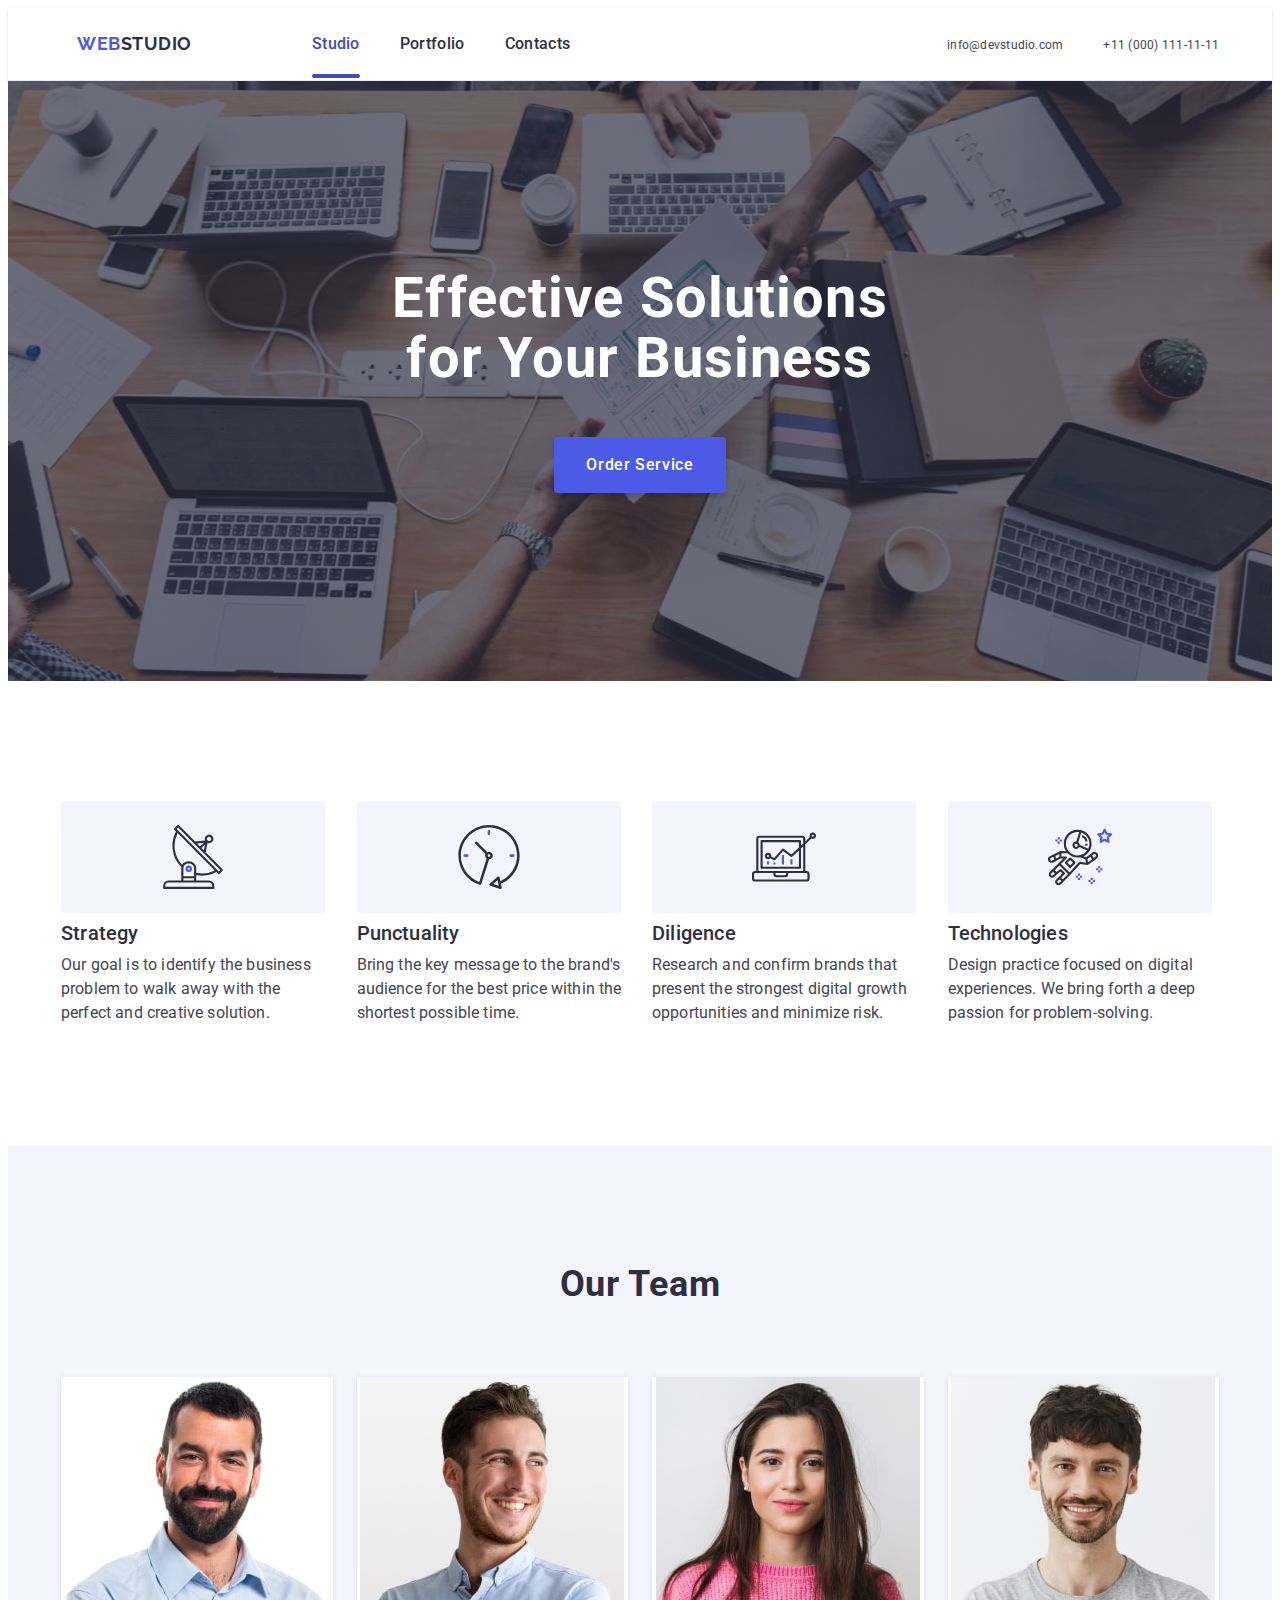
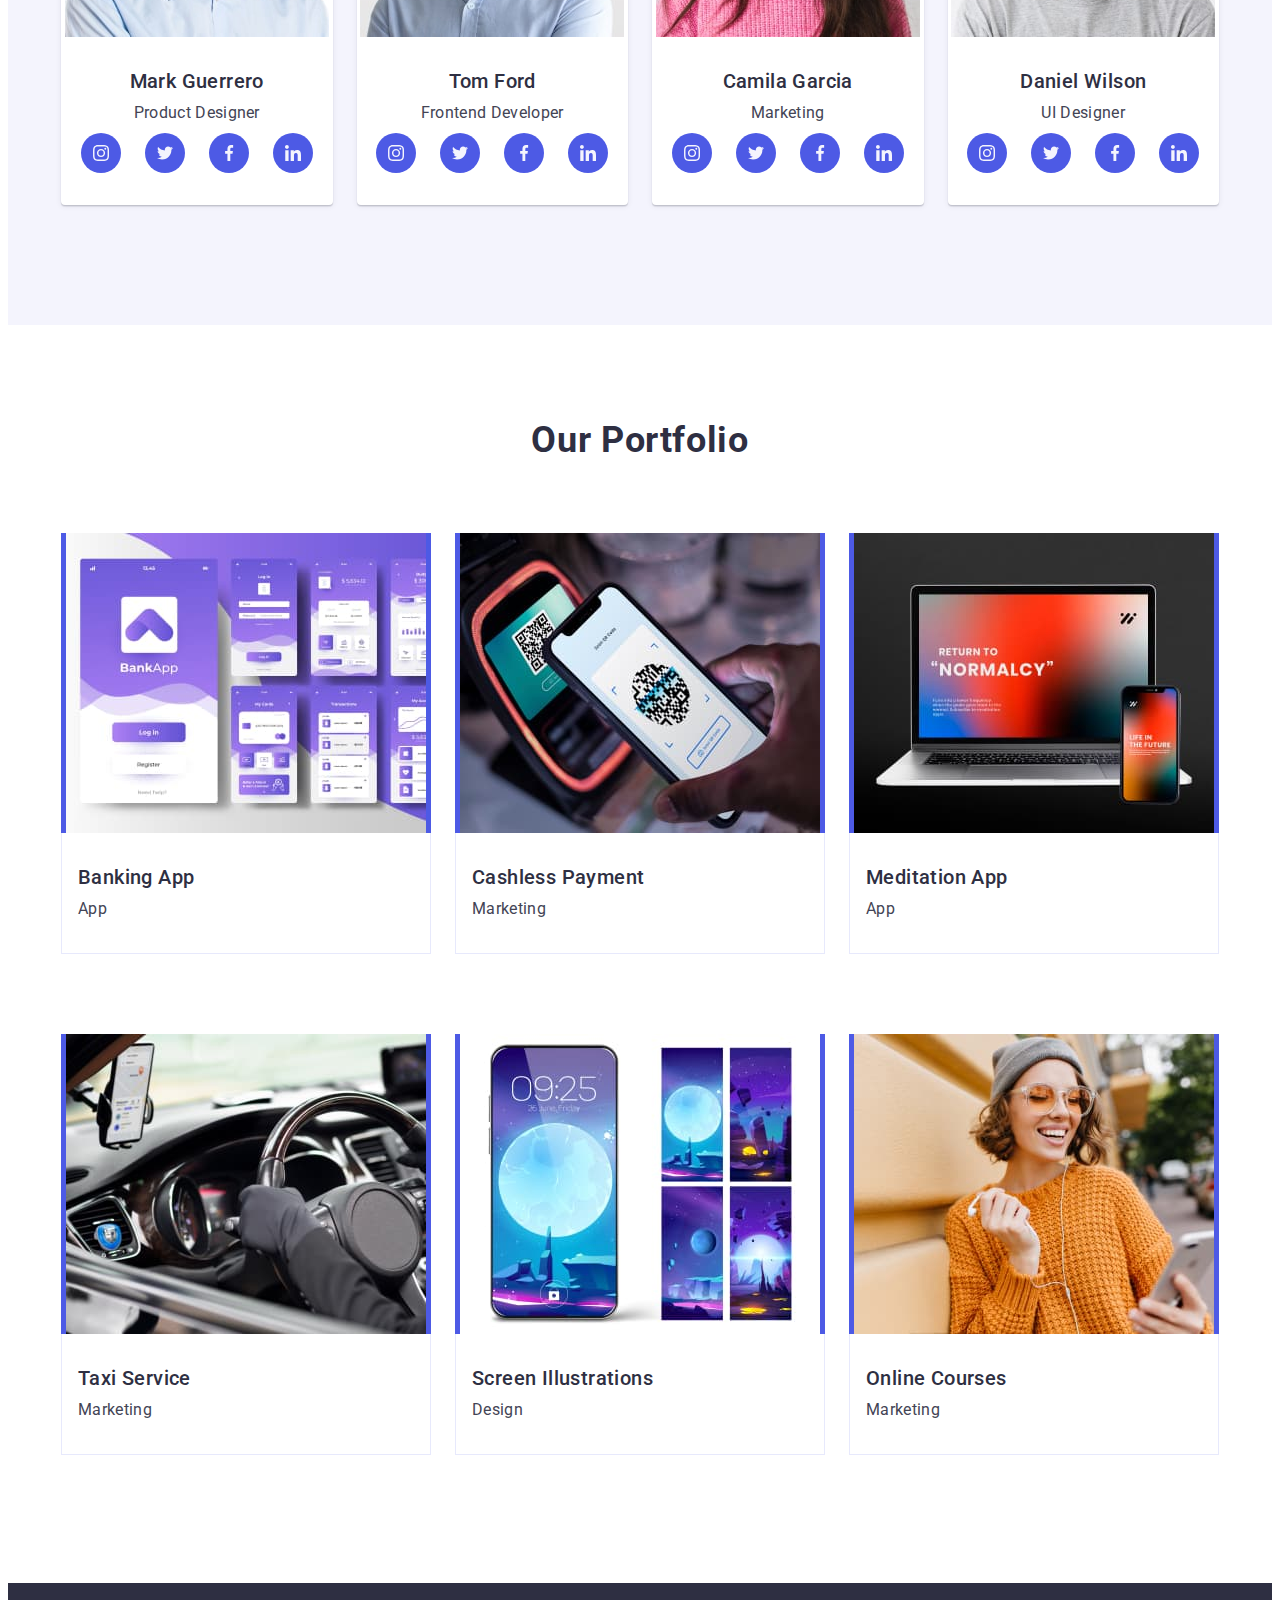
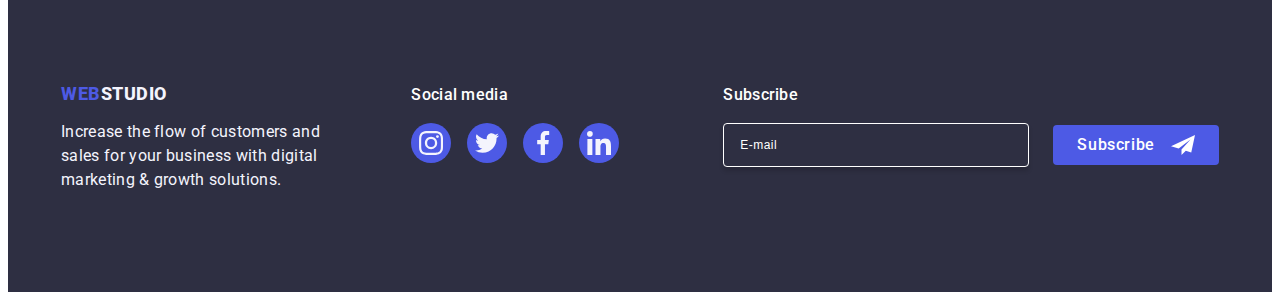
==== commit 6ffe70bf: "hw6" ====
--- a/index.html
+++ b/index.html
@@ -434,11 +434,12 @@
         
                                 <div class="carts-cover">
                                     <picture>
-                                        <source srcset="./images/4.jpg 1x  ./images/">
-
-
+                                        <source srcset="./images/4.jpg 1x, 4-2x.jpg 2x" media="min-with:1166px" media="min-with:1158"> 
+                                        <source srcset="./images/img-tabl-1-min.jpg 1x,  2x-img-tabl1-min.jpg 2x" media="min-with:768px">
+                                        <source srcset="./images/img-mob1-min.jpg 1x,  2x-img-mob1-min.jpg 2x"  media="max-with:768px">
+                                        <img class="carts" src="./images/4.jpg" alt="bild1" Width="360">
                                     </picture>
-                                    <img class="carts" src="./images/4.jpg" alt="bild1" Width="360">
+                                    
                                     <p class="carts-cover-text">14 Stylish and User-Friendly App Design Concepts · Task Manager
                                         App · Calorie Tracker
                                         App · Exotic Fruit Ecommerce App ·
@@ -454,7 +455,16 @@
         
                         <li class="portfolio-carts-list link"><a class="link carts-top" href="">
                                 <div class="carts-cover">
+                                    <picture>
+                                    <source srcset="./images/5.jpg 1x, 5-2x.jpg 2x"  media="min-with:1166px" media="min-with:1158">
+                                    <source srcset=".images/img-tabl-2-min.jpg 1x, 2x-img-tabl2-min.jpg 2x"  media="min-with:768px">
+                                    <source srcset="./images/img-mob2-min.jpg 1x, 2x-img-mob2-min.jpg 2x"  media="max-with:768px">
                                     <img class="carts" src="./images/5.jpg" alt="bild2" Width="360">
+                                    </picture>
+
+
+
+                                   
                                     <p class="carts-cover-text">14 Stylish and User-Friendly App Design Concepts · Task Manager
                                         App · Calorie Tracker
                                         App · Exotic Fruit Ecommerce App ·
@@ -473,7 +483,15 @@
         
                         <li class="portfolio-carts-list link"><a class="link carts-top" href="">
                                 <div class="carts-cover">
-                                    <img class="carts" src="./images/6.jpg" alt="bild3" Width="360">
+                                    <picture>
+                                        <source srcset="./images/6.jpg 1x, 6-2x.jpg 2x"  media="min-with:1158">
+                                        <source srcset="./images/img-tabl-3-min.jpg 1x, 2x-img-tabl3-min.jpg 2x"  media="min-with:768px">
+                                        <source srcset="./images/img-mob3-min.jpg 1x, 2x-img-mob3-min.jpg 2x "  media="max-with:768px">
+                                        <img class="carts" src="./images/6.jpg" alt="bild3" Width="360">
+                                    </picture>
+
+    
+                                   
                                     <p class="carts-cover-text">14 Stylish and User-Friendly App Design Concepts · Task Manager
                                         App · Calorie Tracker
                                         App · Exotic Fruit Ecommerce App ·
@@ -490,7 +508,14 @@
         
                         <li class="portfolio-carts-list link"><a class="link carts-top" href="">
                                 <div class="carts-cover">
-                                    <img class="carts" src="./images/7.jpg" alt="bild4" Width="360">
+                                    <picture>
+                                        <source srcset="./images/7.jpg 1x, 7-2x.jpg 2x"  media="min-with:1158">
+                                        <source srcset="./images/img-tabl-4-min.jpg 1x, 2x-img-tabl4-min.jpg 2x" media="min-with:768px">
+                                        <source srcset="./images/img-mob4-min.jpg 1x, 2x-img-mob4-min.jpg 2x "  media="max-with:768px">
+                                        <img class="carts" src="./images/7.jpg" alt="bild4" Width="360">
+                                    
+                                    </picture>
+                                   
                                     <p class="carts-cover-text">14 Stylish and User-Friendly App Design Concepts · Task Manager
                                         App · Calorie Tracker
                                         App · Exotic Fruit Ecommerce App ·
@@ -506,7 +531,15 @@
         
                         <li class="portfolio-carts-list link"><a class="link carts-top" href="">
                                 <div class="carts-cover">
-                                    <img class="carts" src="./images/8.jpg" alt="bild5" Width="360">
+
+                                    <picture>
+                                        <source srcset="./images/8.jpg 1x, 8-2x.jpg 2x" media="min-with:1158">
+                                        <source srcset="./images/img-tabl-5-min.jpg 1x, 2x-img-tabl5-min.jpg 2x" media="min-with:768px">
+                                        <source srcset="./images/img-mob5-min.jpg 1x, 2x-img-mob5-min.jpg 2x "  media="max-with:768px">
+                                        <img class="carts" src="./images/8.jpg" alt="bild5" Width="360">
+
+                                    </picture>
+                                    
                                     <p class="carts-cover-text">14 Stylish and User-Friendly App Design Concepts · Task Manager
                                         App · Calorie Tracker
                                         App · Exotic Fruit Ecommerce App ·
@@ -521,7 +554,14 @@
         
                         <li class="portfolio-carts-list link"><a class="link carts-top" href="">
                                 <div class="carts-cover">
-                                    <img class="carts" src="./images/9.jpg" alt="bild6" Width="360">
+                                    <picture>
+                                        <source srcset="./images/9.jpg 1x, 9-2x.jpg 2x" media="min-with:1158">
+                                        <source srcset="./images/img-tabl-6-min.jpg 1x, 2x-img-tabl6-min.jpg 2x" media="min-with:768px">
+                                        <source srcset="./images/img-mob6-min.jpg 1x, 2x-img-mob6-min.jpg 2x " media="max-with:768px">
+                                        <img class="carts" src="./images/9.jpg" alt="bild6" Width="360">
+                                    
+                                    </picture>
+                                    
                                     <p class="carts-cover-text">14 Stylish and User-Friendly App Design Concepts · Task Manager
                                         App · Calorie Tracker
                                         App · Exotic Fruit Ecommerce App ·
--- a/css/styles.css
+++ b/css/styles.css
@@ -1049,6 +1049,9 @@
         align-items: center;
         flex-direction: column;
 
+
+
+        
 
     }
 
@@ -1168,6 +1171,7 @@
     .social-media{
         /*margin-right: 80px;*/
         margin-bottom: 72px;
+       
         
 
         
@@ -1181,7 +1185,9 @@
         letter-spacing: 0.02em;
         color:#FFFFFF;
         margin-bottom: 16px;
-        text-align: center;
+      text-align: center;
+     
+       
 
     }
     .media-icon-list{
--- a/css/media.css
+++ b/css/media.css
@@ -325,8 +325,8 @@
   
 }
 
-.sozial-media-text{
-text-align: unset;
+ .sozial-media-text{
+ text-align:unset;
 
 }
 
@@ -723,6 +723,7 @@
             letter-spacing: 0.02em;
             color: #FFFFFF;
             margin-bottom: 16px;
+            text-align: left;
     
         }
     
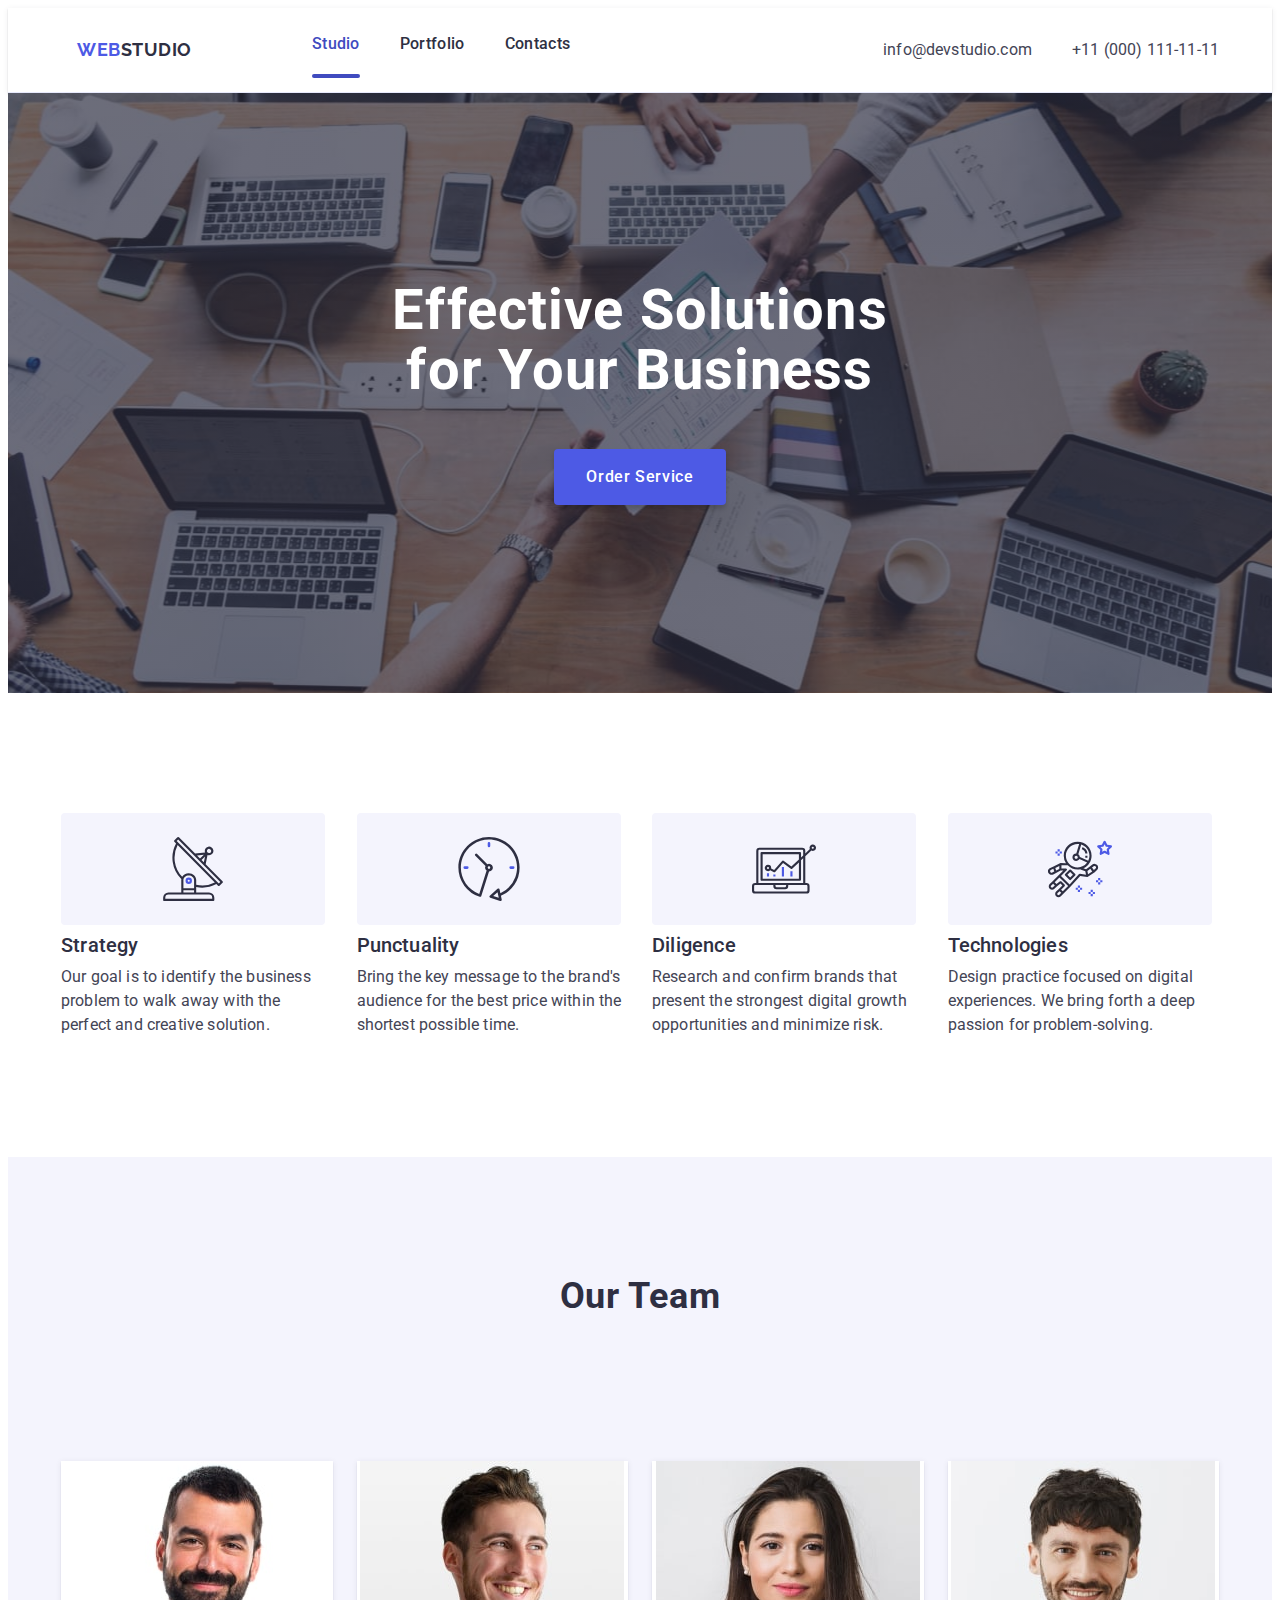
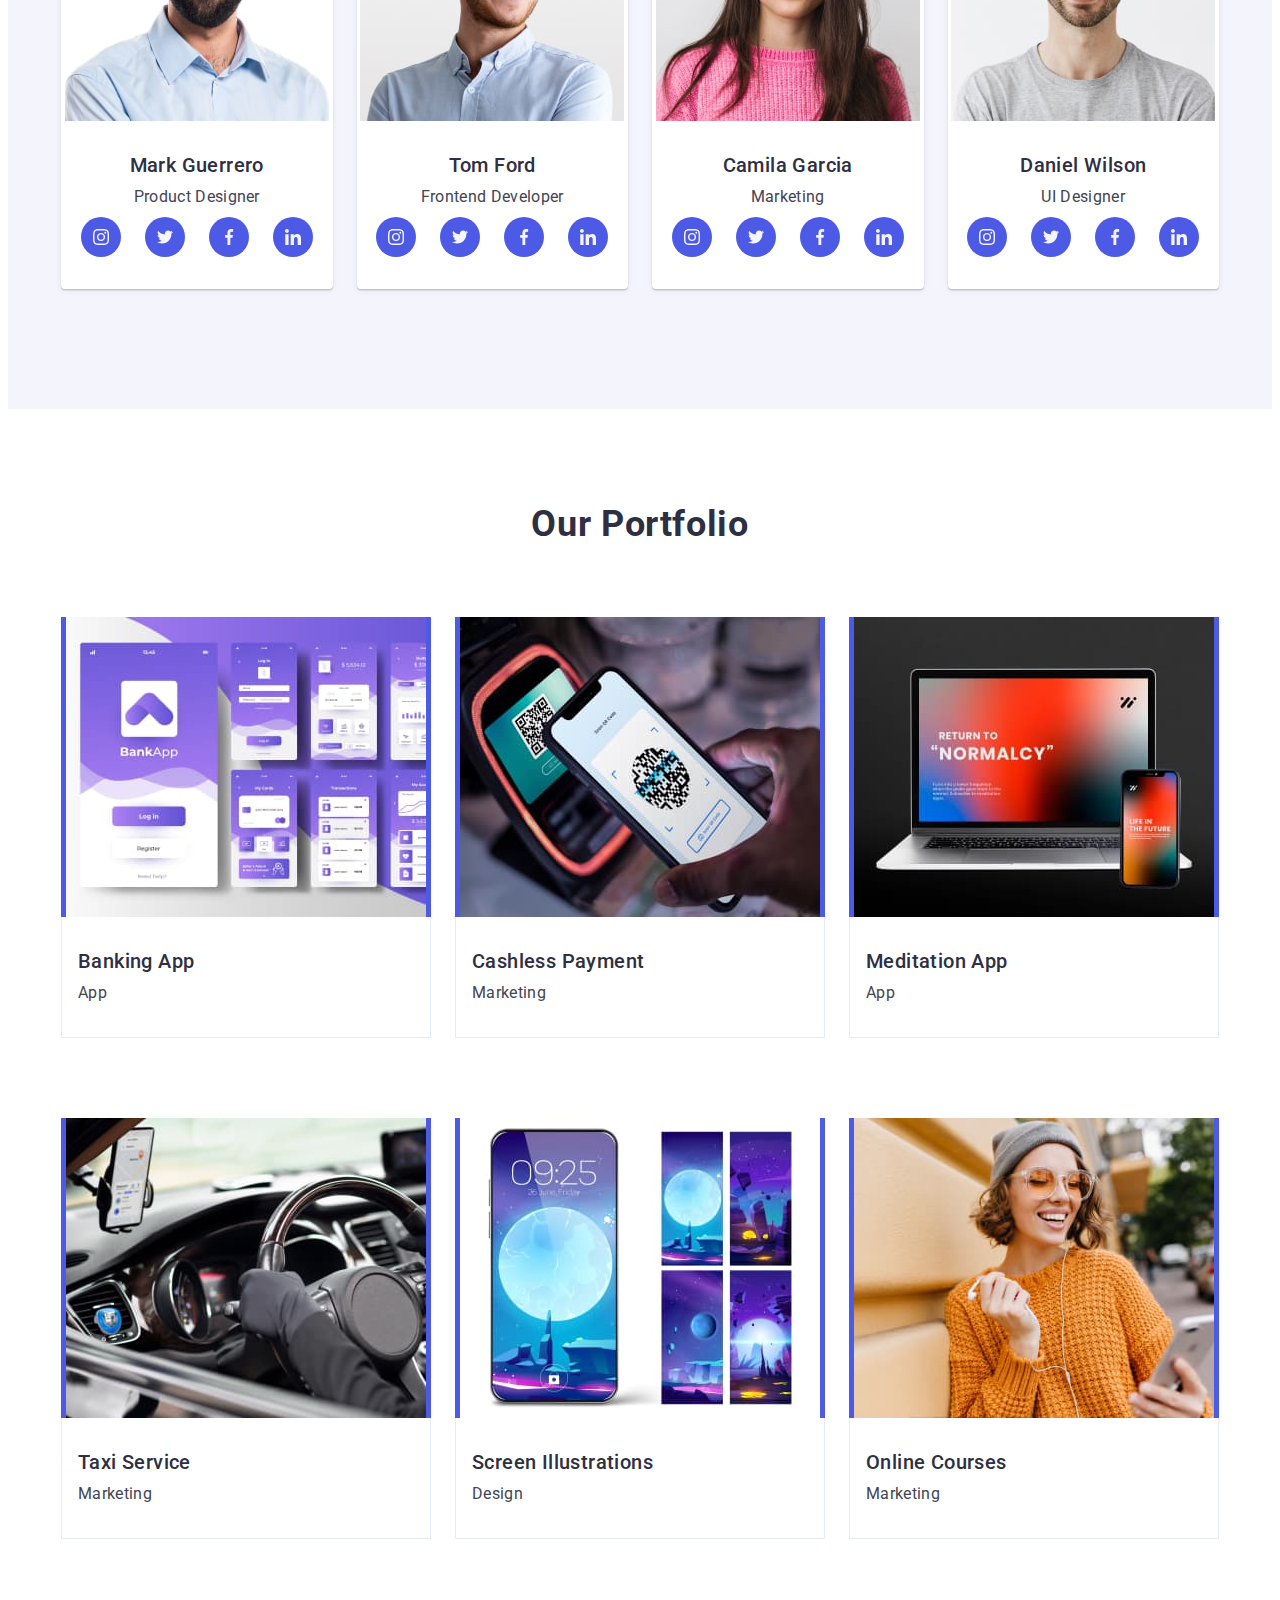
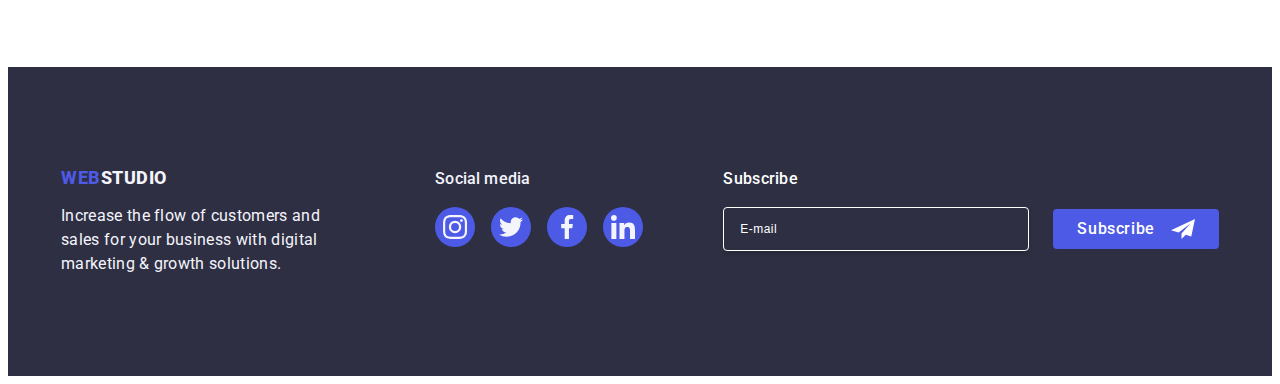
==== commit 71a98f59: "hw6" ====
--- a/index.html
+++ b/index.html
@@ -48,7 +48,7 @@
 
                 <li class="header-soc-item"> <a class="header-sos-link link "
                         href="mailto:info@devstudio.com">info@devstudio.com</a> </li>
-                <li class="header-soc-item"> <a class="header-sos-link link" href="tel:+110001111111"> +11 (000)
+                <li class="header-soc-item "> <a class="header-sos-link link" href="tel:+110001111111"> +11 (000)
                         111-11-11</a> </li>
             </ul>
         </address>
@@ -71,7 +71,7 @@
 
                 <ul class="mob-menu-list list">
                     <li class="mob-menu-item list">
-                        <a class="mob-menu-link link color current" href="./index.html">Studio</a>
+                        <a class="mob-menu-link-mob link color current" href="./index.html">Studio</a>
                     </li>
                     <li class="mob-menu-item list">
                         <a class="mob-menu-link link color " href="./portfolio.html">Portfolio</a>
@@ -86,7 +86,7 @@
                 <ul class="mob-soc-list list">
                 
                     
-                    <li class="mob-soc-item"> <a class="mob-sos-link link" href="tel:+110001111111"> +11 (000)
+                    <li class="mob-soc-item"> <a class="mob-sos-link-mob link" href="tel:+110001111111"> +11 (000)
                             111-11-11</a> </li>
                             <li class="mob-soc-item"> <a class="mob-sos-link link " href="mailto:info@devstudio.com">info@devstudio.com</a> </li>
                 </ul>
@@ -434,9 +434,9 @@
         
                                 <div class="carts-cover">
                                     <picture>
-                                        <source srcset="./images/4.jpg 1x, 4-2x.jpg 2x" media="min-with:1166px" media="min-with:1158"> 
-                                        <source srcset="./images/img-tabl-1-min.jpg 1x,  2x-img-tabl1-min.jpg 2x" media="min-with:768px">
-                                        <source srcset="./images/img-mob1-min.jpg 1x,  2x-img-mob1-min.jpg 2x"  media="max-with:768px">
+                                        <source srcset="./images/4.jpg 1x, ./images/4-2x.jpg 2x"   media="(min-width: 1158px)"> 
+                                        <source srcset="./images/img-tabl-1-min.jpg 1x,  ./images/2x-img-tabl1-min.jpg 2x" media="(min-width: 768px)">
+                                        <source srcset="./images/img-mob1-min.jpg 1x,  ./images/2x-img-mob1-min.jpg 2x"  media="(max-width: 768px)">
                                         <img class="carts" src="./images/4.jpg" alt="bild1" Width="360">
                                     </picture>
                                     
@@ -456,12 +456,11 @@
                         <li class="portfolio-carts-list link"><a class="link carts-top" href="">
                                 <div class="carts-cover">
                                     <picture>
-                                    <source srcset="./images/5.jpg 1x, 5-2x.jpg 2x"  media="min-with:1166px" media="min-with:1158">
-                                    <source srcset=".images/img-tabl-2-min.jpg 1x, 2x-img-tabl2-min.jpg 2x"  media="min-with:768px">
-                                    <source srcset="./images/img-mob2-min.jpg 1x, 2x-img-mob2-min.jpg 2x"  media="max-with:768px">
+                                    <source srcset="./images/5.jpg 1x, ./images/5-2x.jpg 2x "    media="(min-width: 1158px)">
+                                    <source srcset=".images/img-tabl-2-min.jpg 1x, ./images/2x-img-tabl2-min.jpg 2x"  media="(min-width: 768px)">
+                                    <source srcset="./images/img-mob2-min.jpg 1x, ./images/2x-img-mob2-min.jpg 2x"   media="(max-width: 768px)">
                                     <img class="carts" src="./images/5.jpg" alt="bild2" Width="360">
                                     </picture>
-
 
 
                                    
@@ -484,9 +483,9 @@
                         <li class="portfolio-carts-list link"><a class="link carts-top" href="">
                                 <div class="carts-cover">
                                     <picture>
-                                        <source srcset="./images/6.jpg 1x, 6-2x.jpg 2x"  media="min-with:1158">
-                                        <source srcset="./images/img-tabl-3-min.jpg 1x, 2x-img-tabl3-min.jpg 2x"  media="min-with:768px">
-                                        <source srcset="./images/img-mob3-min.jpg 1x, 2x-img-mob3-min.jpg 2x "  media="max-with:768px">
+                                        <source srcset="./images/6.jpg 1x,./images/6-2x.jpg 2x "   media="(min-width: 1158px)">
+                                        <source srcset="./images/img-tabl-3-min.jpg 1x, ./images/2x-img-tabl3-min.jpg 2x" media="(min-width: 768px)">
+                                        <source srcset="./images/img-mob3-min.jpg 1x, ./images/2x-img-mob3-min.jpg 2x "   media="(max-width: 768px)">
                                         <img class="carts" src="./images/6.jpg" alt="bild3" Width="360">
                                     </picture>
 
@@ -509,9 +508,9 @@
                         <li class="portfolio-carts-list link"><a class="link carts-top" href="">
                                 <div class="carts-cover">
                                     <picture>
-                                        <source srcset="./images/7.jpg 1x, 7-2x.jpg 2x"  media="min-with:1158">
-                                        <source srcset="./images/img-tabl-4-min.jpg 1x, 2x-img-tabl4-min.jpg 2x" media="min-with:768px">
-                                        <source srcset="./images/img-mob4-min.jpg 1x, 2x-img-mob4-min.jpg 2x "  media="max-with:768px">
+                                        <source srcset="./images/7.jpg 1x, ./images/7-2x.jpg 2x "   media="(min-width: 1158px)">
+                                        <source srcset="./images/img-tabl-4-min.jpg 1x, ./images/2x-img-tabl4-min.jpg 2x" media="(min-width: 768px)">
+                                        <source srcset="./images/img-mob4-min.jpg 1x, ./images/2x-img-mob4-min.jpg 2x "   media="(max-width: 768px)">
                                         <img class="carts" src="./images/7.jpg" alt="bild4" Width="360">
                                     
                                     </picture>
@@ -533,9 +532,9 @@
                                 <div class="carts-cover">
 
                                     <picture>
-                                        <source srcset="./images/8.jpg 1x, 8-2x.jpg 2x" media="min-with:1158">
-                                        <source srcset="./images/img-tabl-5-min.jpg 1x, 2x-img-tabl5-min.jpg 2x" media="min-with:768px">
-                                        <source srcset="./images/img-mob5-min.jpg 1x, 2x-img-mob5-min.jpg 2x "  media="max-with:768px">
+                                        <source srcset="./images/8.jpg 1x, ./images/8-2x.jpg 2x " media="(min-width: 1158px)">
+                                        <source srcset="./images/img-tabl-5-min.jpg 1x, ./images/2x-img-tabl5-min.jpg 2x" media="(min-width: 768px)">
+                                        <source srcset="./images/img-mob5-min.jpg 1x, ./images/2x-img-mob5-min.jpg 2x "   media="(max-width: 768px)">
                                         <img class="carts" src="./images/8.jpg" alt="bild5" Width="360">
 
                                     </picture>
@@ -555,9 +554,9 @@
                         <li class="portfolio-carts-list link"><a class="link carts-top" href="">
                                 <div class="carts-cover">
                                     <picture>
-                                        <source srcset="./images/9.jpg 1x, 9-2x.jpg 2x" media="min-with:1158">
-                                        <source srcset="./images/img-tabl-6-min.jpg 1x, 2x-img-tabl6-min.jpg 2x" media="min-with:768px">
-                                        <source srcset="./images/img-mob6-min.jpg 1x, 2x-img-mob6-min.jpg 2x " media="max-with:768px">
+                                        <source srcset="./images/9.jpg 1x, ./images/9-2x.jpg 2x "  media="(min-width: 1158px)">
+                                        <source srcset="./images/img-tabl-6-min.jpg 1x, ./images/2x-img-tabl6-min.jpg 2x" media="(min-width: 768px)">
+                                        <source srcset="./images/img-mob6-min.jpg 1x, ./images/2x-img-mob2-min.jpg 2x"  media="(max-width: 768px)">
                                         <img class="carts" src="./images/9.jpg" alt="bild6" Width="360">
                                     
                                     </picture>
--- a/css/styles.css
+++ b/css/styles.css
@@ -38,10 +38,12 @@
 
 .header{
     
+    
     border-bottom: 1px solid #e7e9fc;
     box-shadow:0px 2px 1px rgba(46, 47, 66, 0.08),
         0px 1px 1px rgba(46, 47, 66, 0.16),
         0px 1px 6px rgba(46, 47, 66, 0.08);
+        
 }
 
 .header-container{
@@ -58,17 +60,21 @@
 
 }
 .header-logo{
-    color: var(--iris, #4D5AE5);
-        font-size: 18px;
-        font-weight: 800;
-        line-height: 1.17;
-        letter-spacing: 0.03em;
-        text-transform: uppercase;
-        font-family: "Raleway", sans-serif;
-    margin-right: 76px;
-
-    margin-top: 17.5px;
-    margin-bottom: 17.5px;
+   
+        color: var(--IRIS, #4D5AE5);
+            font-family: Raleway;
+            font-size: 18px;
+            font-style: normal;
+            font-weight: 700;
+            line-height: 1.16;
+            /* 116.667% */
+            letter-spacing: 0.02em;
+            text-transform: uppercase;
+      
+  
+
+    padding-top: 17px;
+    padding-bottom: 17px;
   
     
     
@@ -226,7 +232,7 @@
             padding: 24px 24px 40px 16px;
             display: flex;
             flex-direction: column;
-            justify-content: space-between;
+         /* justify-content: space-between;*/
             overflow: auto;
             opacity: 0;
             visibility: hidden;
@@ -248,17 +254,24 @@
         }
 
         .menu-open-btn{
-
-
-
-        }
-
-    
-
-              /*  .mob-menu.is-open {
+           background-color: transparent;
+            border: none;
+            
+
+
+
+        }
+
+    
+
+             /* .mob-menu.is-open {
                     opacity: 1;
                     visibility: visible;
-                    pointer-events: auto;}*/
+                    pointer-events: auto;}
+
+                  .is-open{
+                    padding-top: 24px;
+                   }*/
 
 
 
@@ -284,12 +297,21 @@
                 padding: 0;
                 /*border: none;*/
                 background-color: transparent;
+          
+            
+               
              
              
                
         }
+
+        .mobole{
+            color: var(--IRIS, #4D5AE5);
+        }
+
+        
         .mob-menu-list{
-            margin-bottom:50px ;
+            margin-bottom:168px ;
         }
         .mob-menu-link{
             color:var(--NAVY-BLUE, #2E2F42);
@@ -301,6 +323,18 @@
                 text-transform: capitalize;
 
         }
+        .mob-menu-link-mob{
+            color: var(--OCEAN, #404BBF);
+            font-size: 36px;
+                font-weight: 700;
+                line-height: 1.11;
+            
+                letter-spacing: 0.018em;
+                text-transform: capitalize;
+
+        }
+
+
                .mob-menu-item{
                 margin-bottom: 40px;
 
@@ -331,6 +365,17 @@
 
 
              }
+             .mob-sos-link-mob{
+                color: var(--IRIS, #4D5AE5);
+                font-size: 20px;
+                    font-weight: 500;
+                    line-height: 1.2;
+                    letter-spacing: 0.02em;
+
+             }
+
+
+
 
             .mob-soc-item :hover {
                 color: #404bbf;
@@ -415,7 +460,7 @@
    /*padding: 188px 0;*/
    padding: 72px 0 72px 0;
    background-image: linear-gradient(rgba(46, 47, 66, 0.7),
-        rgba(46, 47, 66, 0.7)), url(../images/Dark-bg\ mobil.jpg);
+        rgba(46, 47, 66, 0.7)), url(../images/Dark-bg-mobil.jpg);
    background-repeat: no-repeat;
    background-position: center;
    background-size: cover;
@@ -427,9 +472,9 @@
 @media (min-device-pixel-ratio: 2),
 (min-resolution: 192dpi),
 (min-resolution: 2dppx) {
-    .hero-container {
+    .hero {
     background-image: linear-gradient(rgba(46, 47, 66, 0.7),
-                rgba(46, 47, 66, 0.7)), url(../images/Dark-bg\ mobil\ mobil.jpg);
+                rgba(46, 47, 66, 0.7)), url(../images/Dark-bg-mobil2x.jpg);
     }
 }
 
@@ -576,40 +621,7 @@
 
 
 
-    /**--------middle--------**/
-
-    .middle{
-        padding-top: 0px;
-        padding-bottom: 120px;
-       
-        
-    }
-
-   .middle-name{
-    color: var(--navyblue, #2E2F42);
-        text-align: center;
-        font-size: 36px;
-        font-style: normal;
-        font-weight: 700;
-        line-height: 1.11;
-        letter-spacing: 0.72px;
-        text-transform: capitalize;
-        margin: 0 auto;
-        margin-bottom:72px ;}
-
-        .middle-name-list{
-            display: flex;
-            gap: 24px;
-            flex-wrap: wrap;
-            
-        }
-        .picture{
-            display: block
-        }
-
-        .middle-name-item{
-          width: 100%;
-        }
+   
 
 
        
@@ -636,7 +648,7 @@
                text-transform: capitalize;
     
                margin: 0 auto;
-               margin-bottom: 72px;
+               padding-bottom: 72px;
     
            }
     
@@ -818,7 +830,7 @@
 
             letter-spacing: 0.018em;
             text-transform: capitalize;
-            margin-top: 96px;
+            padding-top: 96px;
             margin-bottom: 72px;
 
 
@@ -1005,14 +1017,15 @@
        /* margin-right: 120px;*/
        margin-bottom: 72px; 
        text-align: center;
+      
     }
 
     .footer-logo{color: var(--iris, #4D5AE5);
         font-size: 18px;
-        /*font-weight: 800;*/
+        
         font-weight: 700;
         line-height: 1.17;
-        letter-spacing: 0.54px;
+        letter-spacing: 0.02em;
         text-transform: uppercase;
         text-decoration: none;
         display: inline-block;
@@ -1041,6 +1054,7 @@
         letter-spacing: 0.32px;
         max-width: 264px;
         text-align: left;
+       
         
     }
     .footer-botton{
@@ -1172,6 +1186,7 @@
         /*margin-right: 80px;*/
         margin-bottom: 72px;
        
+       
         
 
         
@@ -1179,11 +1194,15 @@
 
     }
     .social-media-text{
+    color: var(--CLOUD, #F4F4FD);
+        /* Body */
+        font-family: Roboto;
+        font-size: 16px;
+        font-style: normal;
         font-weight: 500;
-        font-size: 16px;
         line-height: 1.5;
-        letter-spacing: 0.02em;
-        color:#FFFFFF;
+        /* 150% */
+        letter-spacing: 0.01em;
         margin-bottom: 16px;
       text-align: center;
      
--- a/css/media.css
+++ b/css/media.css
@@ -112,9 +112,9 @@
 @media (min-device-pixel-ratio: 2),
 (min-resolution: 192dpi),
 (min-resolution: 2dppx) {
-    .hero-container {
+    .hero {
     background-image: linear-gradient(rgba(46, 47, 66, 0.7),
-                rgba(46, 47, 66, 0.7)), url(../images/Dark-bg\ tabl\ tabl.jpg);
+                rgba(46, 47, 66, 0.7)), url(../images/Dark-bg-tabl2x.jpg);
     };
     }
 
@@ -185,9 +185,9 @@
     font-family: "Raleway", sans-serif;
     margin-right: 120px;
 
-    margin-top: 17.5px;
-    margin-bottom: 17.5px;
-    margin-left: 16px;
+    padding-top: 26px;
+    padding-bottom: 26px;
+    padding-left: 16px;
    
     
     }
@@ -215,6 +215,23 @@
 
 
 }
+.header-soc-list{
+ 
+   
+    
+}
+
+.header-menu-item{
+    margin-bottom: 12px;
+
+}
+
+
+
+
+
+
+
 /*.container{
     width:100%;
     padding-left: 15px;
@@ -233,7 +250,7 @@
       align-items: baseline;
         flex-wrap: wrap;
         justify-content: left;
-        gap: 24px;
+      
      
 
   }
@@ -243,6 +260,9 @@
       margin-bottom: 72px;
     margin-right: 24px;
     text-align: left;
+   
+   
+ 
 
     }
      
@@ -281,11 +301,12 @@
 
         .footer-logo-text{
             min-width: 264;
+           
+           
         }
     
         .footer-form {
-            /*display: flex;*/
-            /*gap: 24px;*/
+          
         flex-direction: row;}
            
 
@@ -325,8 +346,10 @@
   
 }
 
- .sozial-media-text{
+ .social-media-text{
  text-align:unset;
+
+ 
 
 }
 
@@ -500,13 +523,15 @@
                 @media (min-device-pixel-ratio: 2),
                 (min-resolution: 192dpi),
                 (min-resolution: 2dppx) {
-                    .hero-container {
+                    .hero {
                         background-image: linear-gradient(rgba(46, 47, 66, 0.7),
-                                rgba(46, 47, 66, 0.7)), url(../images/people-office\ 1\ comp\ comp.jpg);
+                                rgba(46, 47, 66, 0.7)), url(../images/people-office-comp2x.jpg);
                     }
         
-                    ;
+                    
                 }
+
+
                 .header-soc-list {
                     display: flex;
                     gap: 40px;
@@ -516,21 +541,20 @@
 
 
 .header-sos-link {
-    color: var(--slate, #434455);
-    font-size: 12px;
-    font-weight: 400;
-    line-height: 1.5;
-    letter-spacing: 0.02em;
-    transition: color 250ms cubic-bezier(0.4, 0, 0.2, 1);}
-
-
-
+    color: var(--SLATE, #434455);
         
-
-   
-
-   }
-
+        font-family: Roboto;
+        font-size: 16px;
+        font-style: normal;
+        font-weight: 400;
+        line-height: 1.5;
+        
+        letter-spacing: 0.01em;
+    
+   
+
+   }
+   
       
 
       .footer {
@@ -637,12 +661,7 @@
             margin-bottom: 16px;
             color: #ffffff;
             display: block;
-            ;
-            ;
-            ;
-            ;
-            ,
-    
+        
     
     
         }
@@ -717,12 +736,7 @@
         }
     
         .social-media-text {
-            font-weight: 500;
-            font-size: 16px;
-            line-height: 1.5;
-            letter-spacing: 0.02em;
-            color: #FFFFFF;
-            margin-bottom: 16px;
+            
             text-align: left;
     
         }
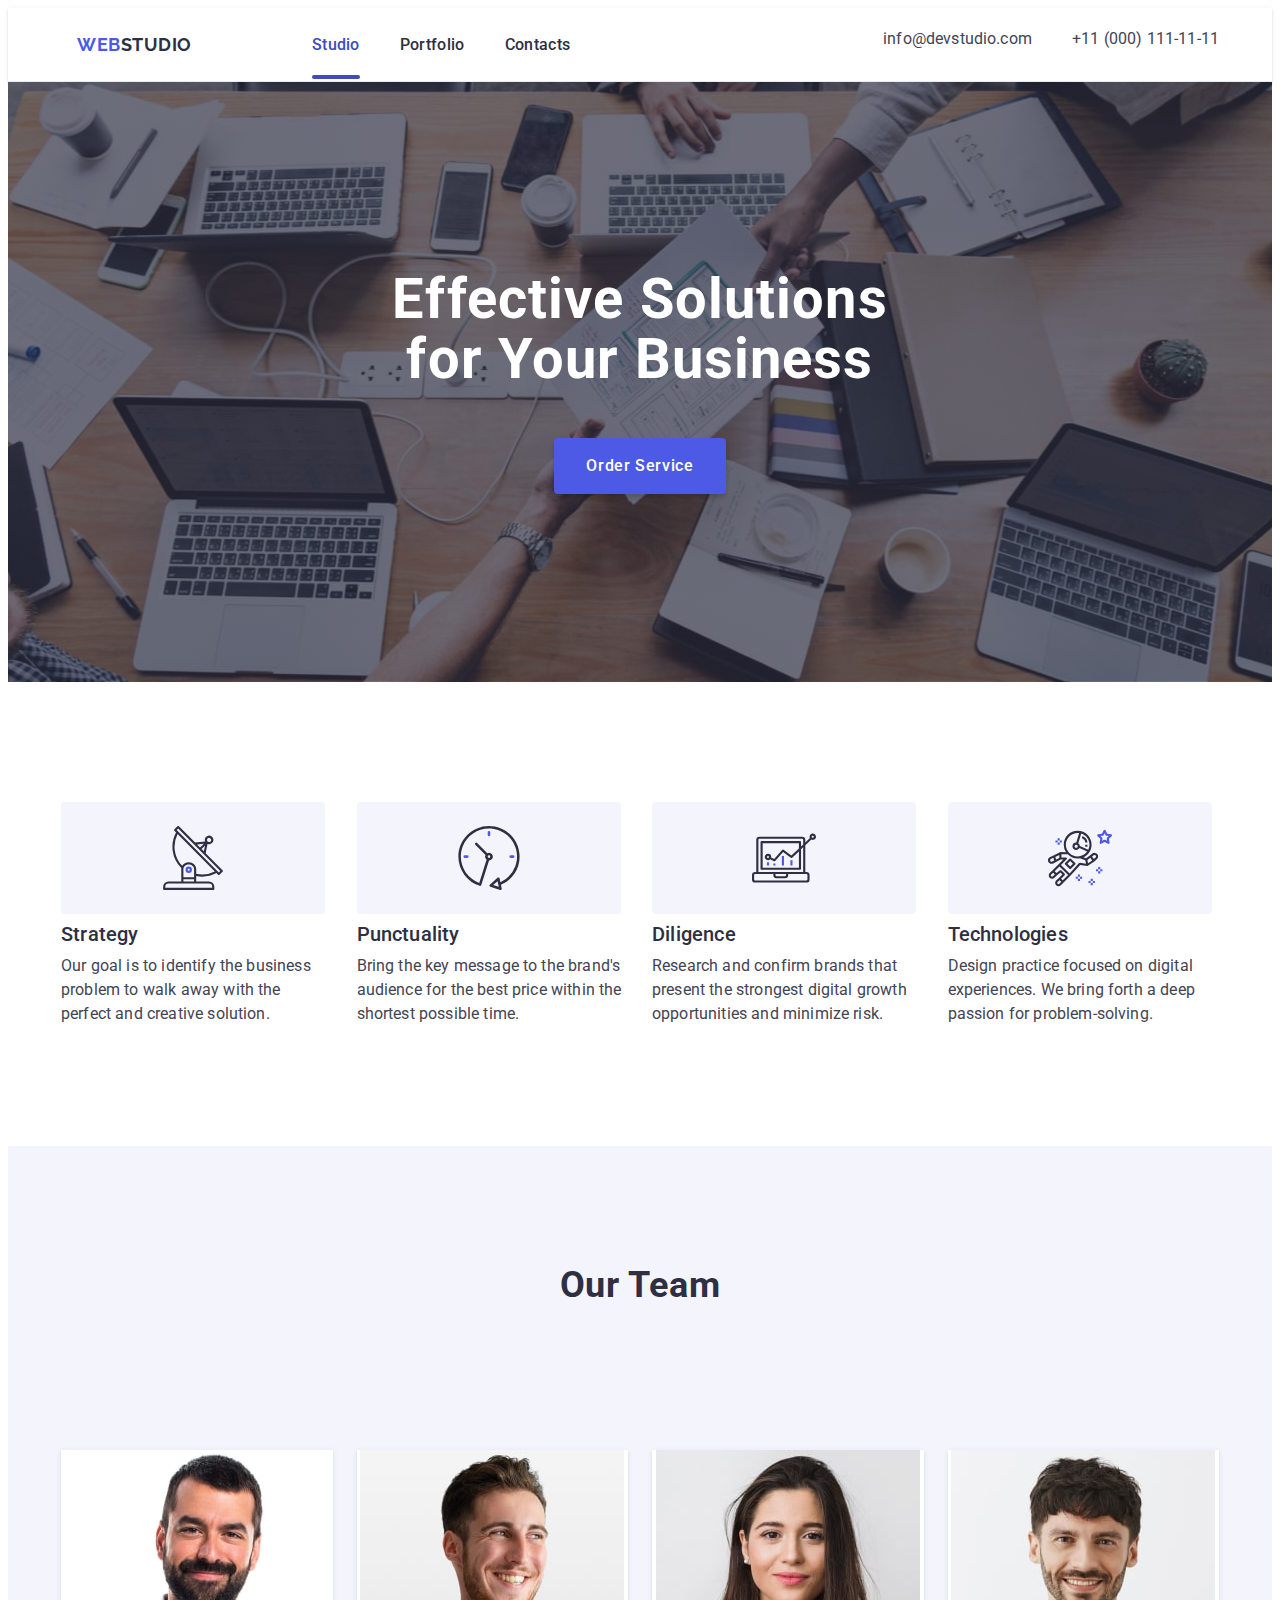
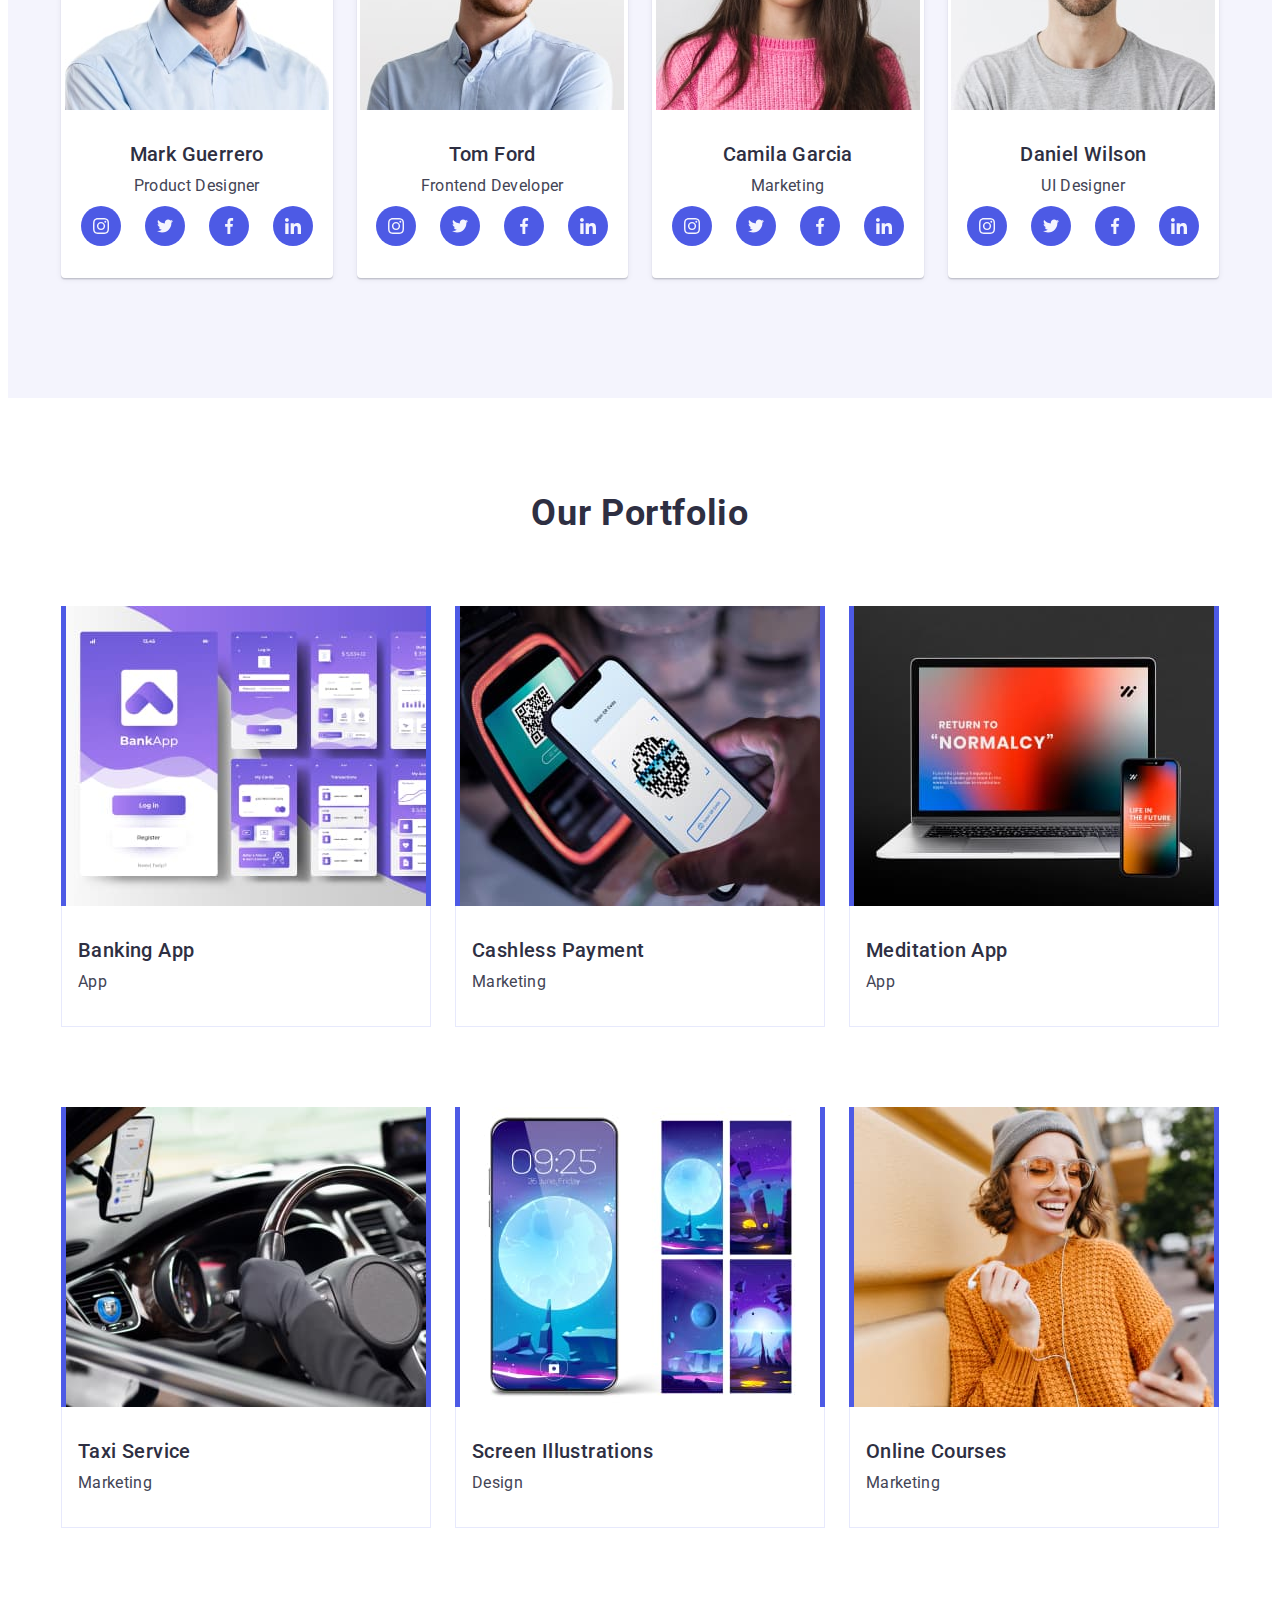
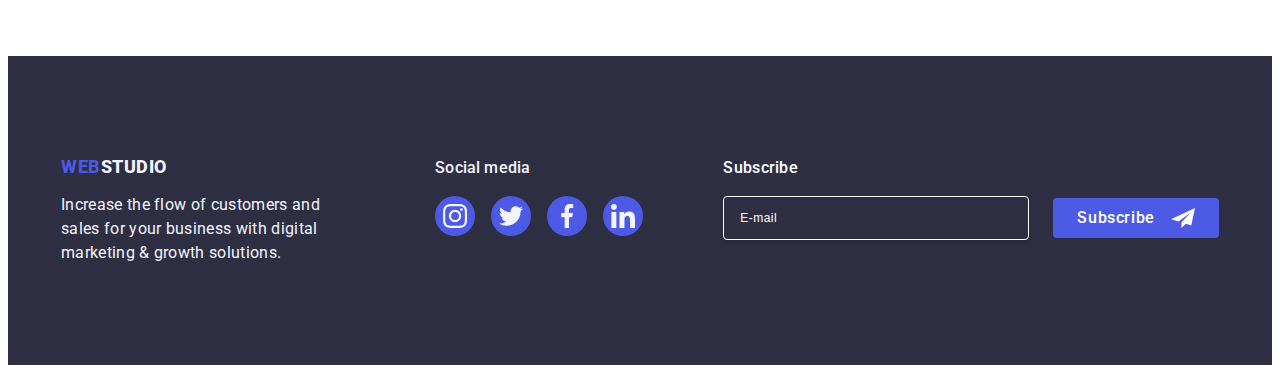
==== commit 3029a425: "hw6" ====
--- a/index.html
+++ b/index.html
@@ -34,7 +34,7 @@
                     <li class="header-menu-item list">
                         <a class="header-menu-link link color current" href="./index.html">Studio</a>
                     </li>
-                    <li class="header-menu-item list">
+                    <li class="header-menu-item  list">
                         <a class="header-menu-link link color " href="./portfolio.html">Portfolio</a>
                     </li>
                     <li class="header-menu-item list">
@@ -44,9 +44,9 @@
         </nav>
 
         <address class="address">
-            <ul class="header-soc-list list">
-
-                <li class="header-soc-item"> <a class="header-sos-link link "
+            <ul class="header-soc-list  list">
+
+                <li class="header-soc-item menu-plus "> <a class="header-sos-link link "
                         href="mailto:info@devstudio.com">info@devstudio.com</a> </li>
                 <li class="header-soc-item "> <a class="header-sos-link link" href="tel:+110001111111"> +11 (000)
                         111-11-11</a> </li>
@@ -64,32 +64,39 @@
 
 
         <div class="mob-menu is-open">
-            <div clas="modal-modal">
+         <div class="container mob-container">
+            <div class="modal-modal">
             <button type="button" class="menu-close-btn"><svg class="close-btn" width="8" height="8">
                     <use class="close-btn-top" href="./images/icons.svg#icon-close-black-18dp-2-1"></use>
                 </svg></button>
 
                 <ul class="mob-menu-list list">
-                    <li class="mob-menu-item list">
+                    <li class="mob-menu-item list menu-menu ">
                         <a class="mob-menu-link-mob link color current" href="./index.html">Studio</a>
                     </li>
-                    <li class="mob-menu-item list">
+                    <li class="mob-menu-item list  menu-menu">
                         <a class="mob-menu-link link color " href="./portfolio.html">Portfolio</a>
                     </li>
                     <li class="mob-menu-item list">
                         <a class="mob-menu-link link color" href="">Contacts</a>
                     </li>
                 </ul>
-                </div>
+                </div> 
+                
+         
+
 
 
                 <ul class="mob-soc-list list">
                 
                     
-                    <li class="mob-soc-item"> <a class="mob-sos-link-mob link" href="tel:+110001111111"> +11 (000)
+                    <li class="mob-soc-item mob-sos"> <a class="mob-sos-link-mob link" href="tel:+110001111111"> +11 (000)
                             111-11-11</a> </li>
                             <li class="mob-soc-item"> <a class="mob-sos-link link " href="mailto:info@devstudio.com">info@devstudio.com</a> </li>
                 </ul>
+
+          
+                
 
 
 
@@ -130,6 +137,7 @@
                     </li>
                 
                 </ul>
+                </div>
 
 
 
--- a/css/styles.css
+++ b/css/styles.css
@@ -230,8 +230,8 @@
             left: 0;
             z-index: 1;
             padding: 24px 24px 40px 16px;
-            display: flex;
-            flex-direction: column;
+          /*  display: flex;
+            flex-direction: column;*/
          /* justify-content: space-between;*/
             overflow: auto;
             opacity: 0;
@@ -262,16 +262,30 @@
 
         }
 
-    
-
-             /* .mob-menu.is-open {
+
+        .modal-modal{
+            margin-bottom: auto;
+
+        }
+
+        .mob-container{
+            display: flex;
+            flex-direction: column;
+            width: 100%;
+            height: 100%;
+            /*position: relative;*/
+        }
+
+    
+
+              .mob-menu.is-open {
                     opacity: 1;
                     visibility: visible;
                     pointer-events: auto;}
 
                   .is-open{
                     padding-top: 24px;
-                   }*/
+                   }
 
 
 
@@ -311,7 +325,7 @@
 
         
         .mob-menu-list{
-            margin-bottom:168px ;
+          /*  margin-bottom:168px ;*/
         }
         .mob-menu-link{
             color:var(--NAVY-BLUE, #2E2F42);
@@ -335,10 +349,10 @@
         }
 
 
-               .mob-menu-item{
-                margin-bottom: 40px;
-
-                }
+              /* .mob-menu-item{
+               margin-bottom: 40px;}*/
+
+                
                    .mob-menu-item :hover {
                        color: #404bbf
                    }
@@ -351,10 +365,18 @@
                   
                     
                 }
-           .mob-soc-item{
+                  .mob-sos{
             margin-bottom:24px;
+           
 
                                 }
+                               
+.menu-menu{
+    margin-bottom: 40px;
+
+}
+
+
              .mob-sos-link{
 
                 color: var(--SLATE, #434455);
@@ -362,6 +384,7 @@
                     font-weight: 500;
                     line-height: 1.2;
                     letter-spacing: 0.02em;
+                  
 
 
              }
--- a/css/media.css
+++ b/css/media.css
@@ -199,7 +199,7 @@
                     }
    .header-soc-list {
     display:inline-table;
-    gap: 12px;
+   /* gap: 12px;*/
    
     
 
@@ -217,15 +217,15 @@
 }
 .header-soc-list{
  
-   
-    
-}
-
-.header-menu-item{
+ 
+   
+    
+}
+
+.menu-plus{
     margin-bottom: 12px;
 
 }
-
 
 
 
@@ -269,22 +269,22 @@
 
 
   .footer-logo {
-      color: var(--iris, #4D5AE5);
-      font-size: 18px;
-      font-weight: 700;
-      line-height: 1.17;
-      letter-spacing: 0.54px;
-      text-transform: uppercase;
-      text-decoration: none;
-      display: inline-block;
-      /*margin-bottom: 16px;*/
-      margin-bottom: 17.5px;
-   
   
+      margin-bottom: 17px;
+   
+  
 
 
 
   }
+
+  .footer-input {
+    width: 264px;
+        height: 40px;
+        flex-shrink: 0;
+
+  }
+
 
   
 
@@ -300,7 +300,7 @@
         }
 
         .footer-logo-text{
-            min-width: 264;
+            min-width: 264px;
            
            
         }
@@ -611,8 +611,8 @@
             font-weight: 400;
             line-height: 24px;
             letter-spacing: 0.32px;
-            /*max-width: 264px*/
-            max-width: 288px;
+            max-width: 264px
+           
         }
     
         .footer-botton {
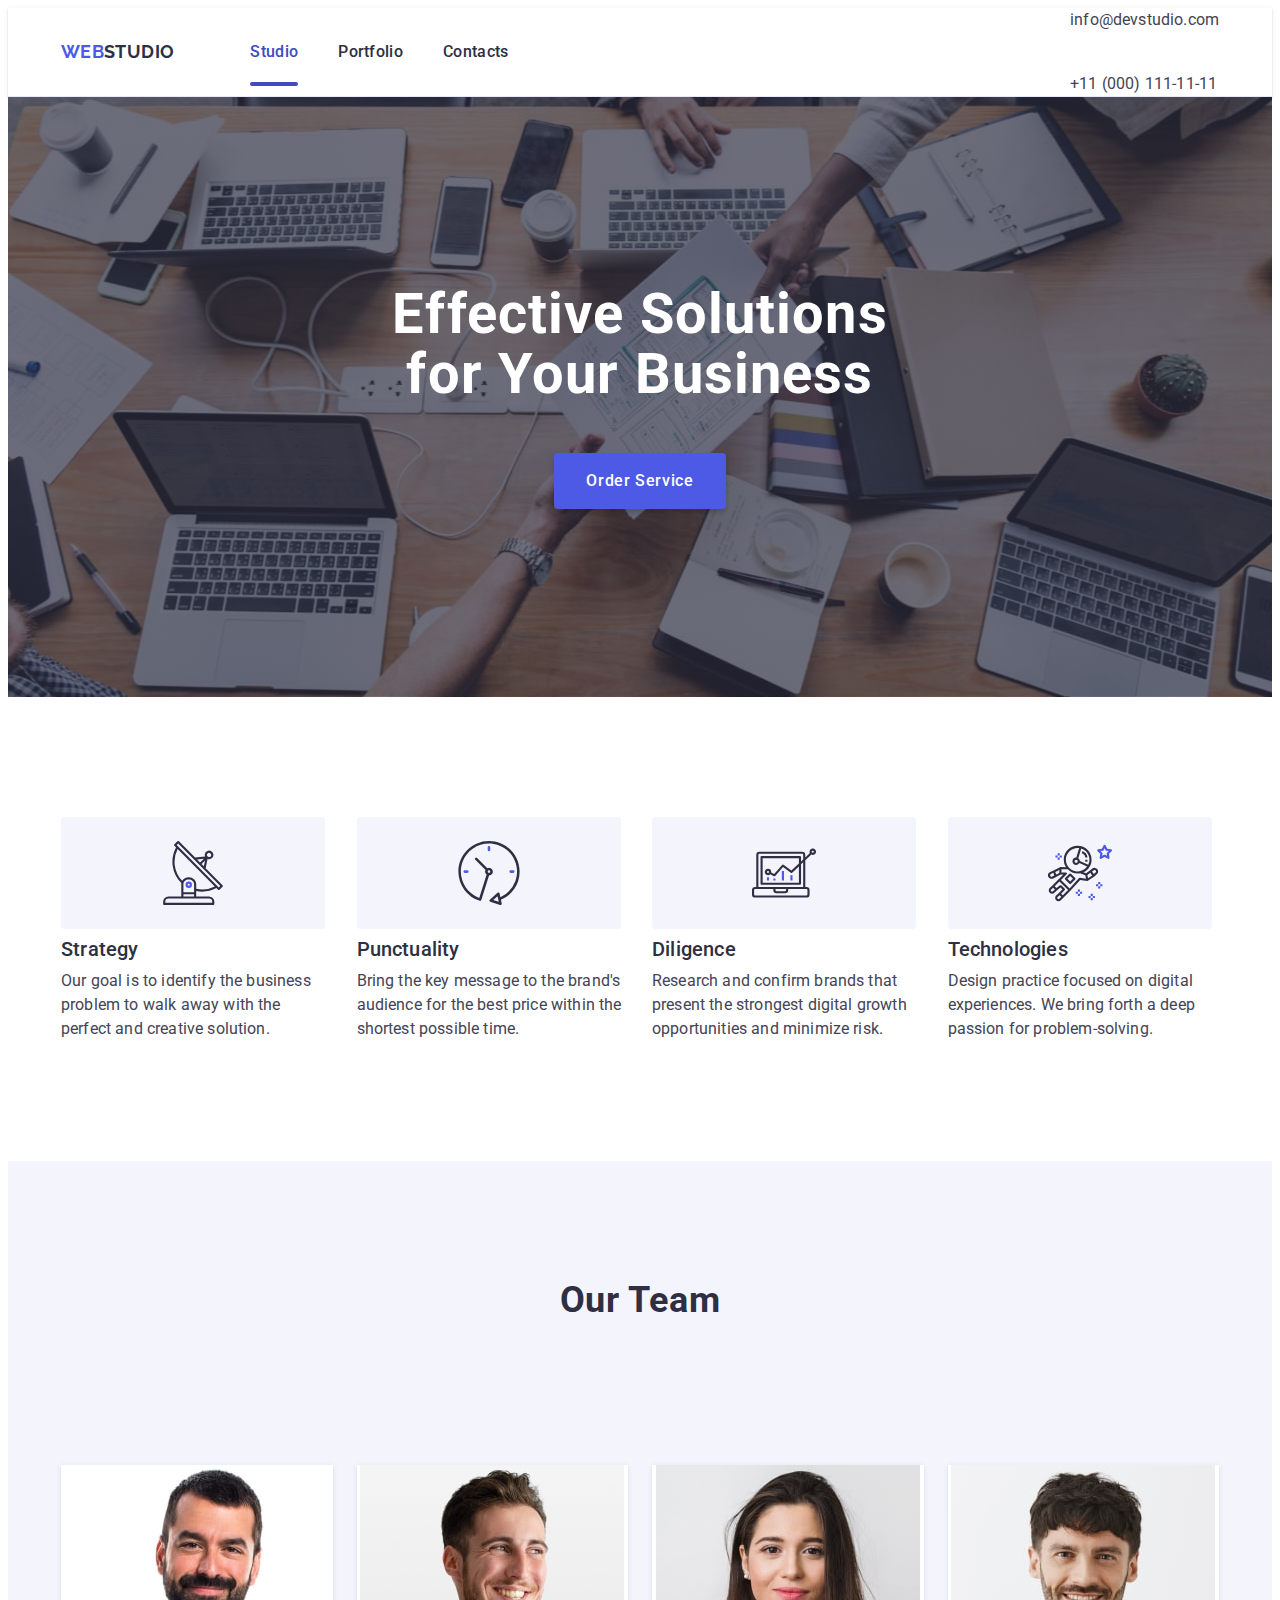
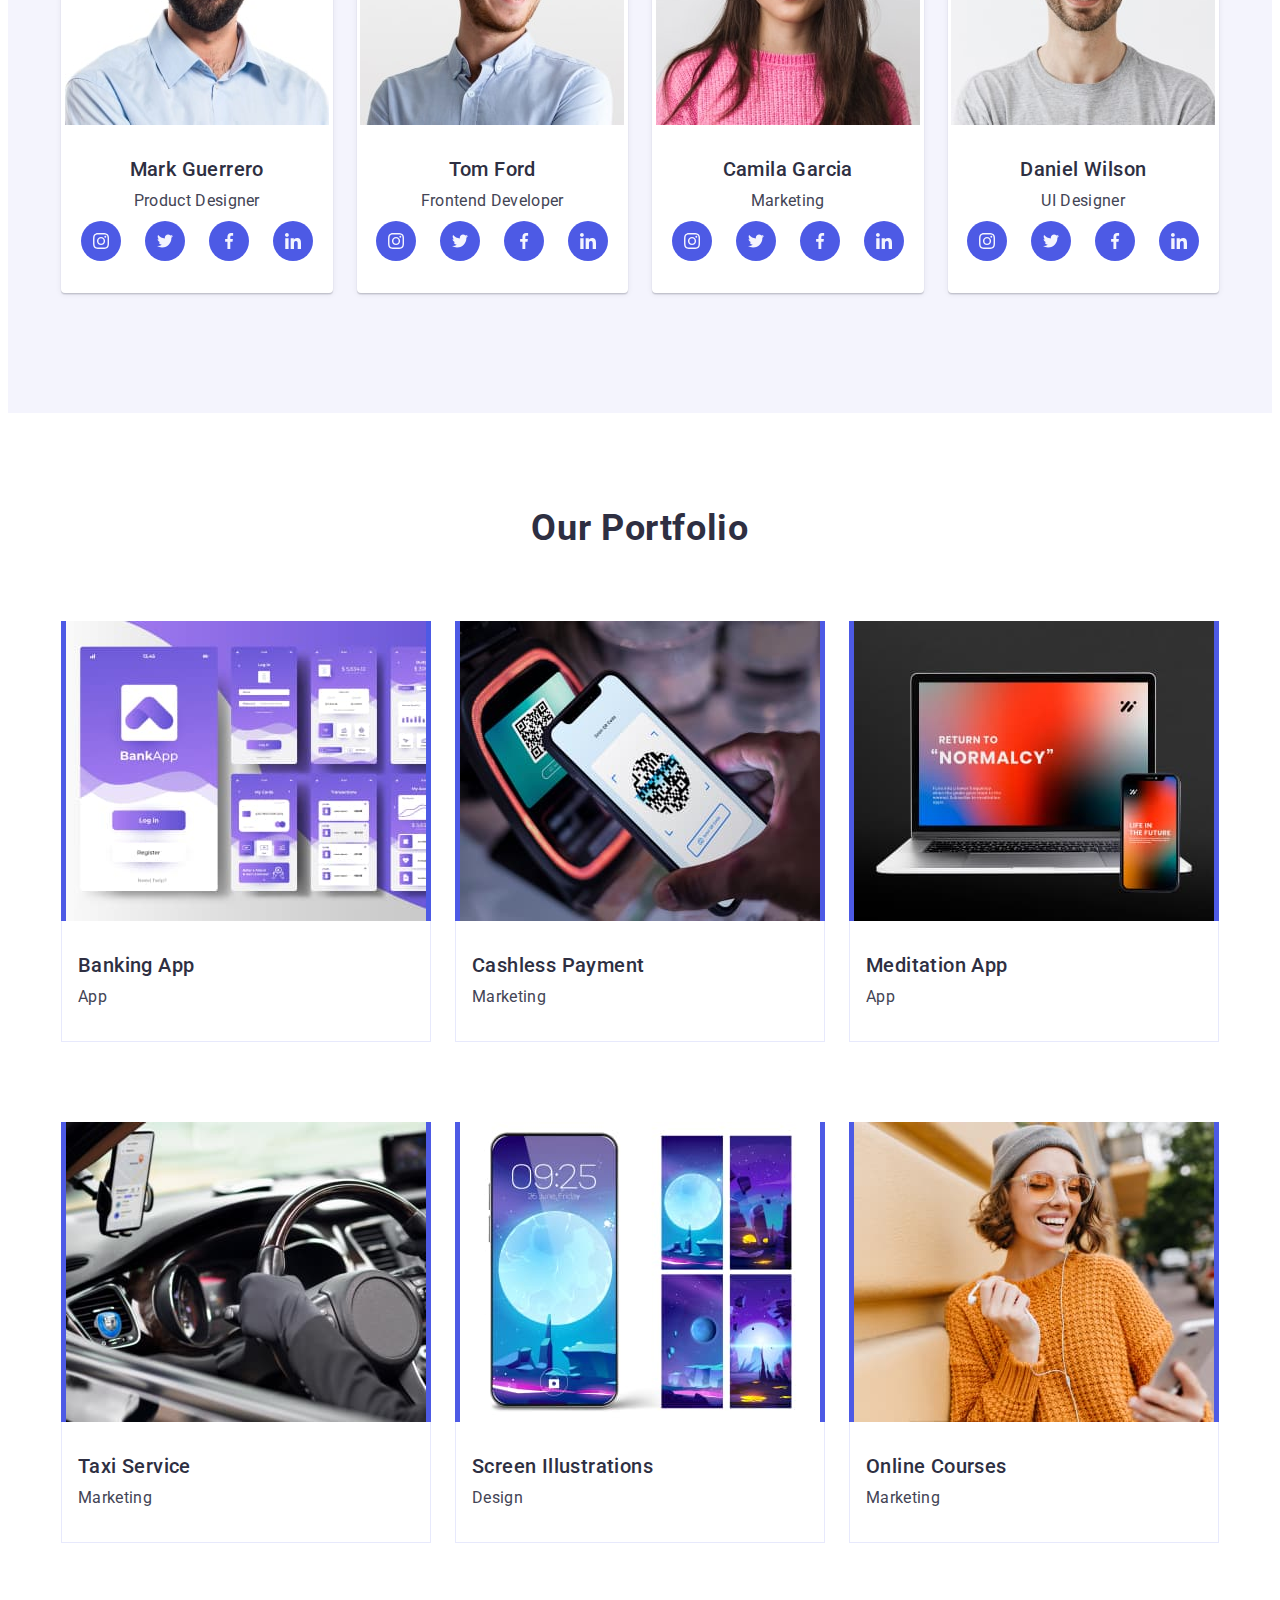
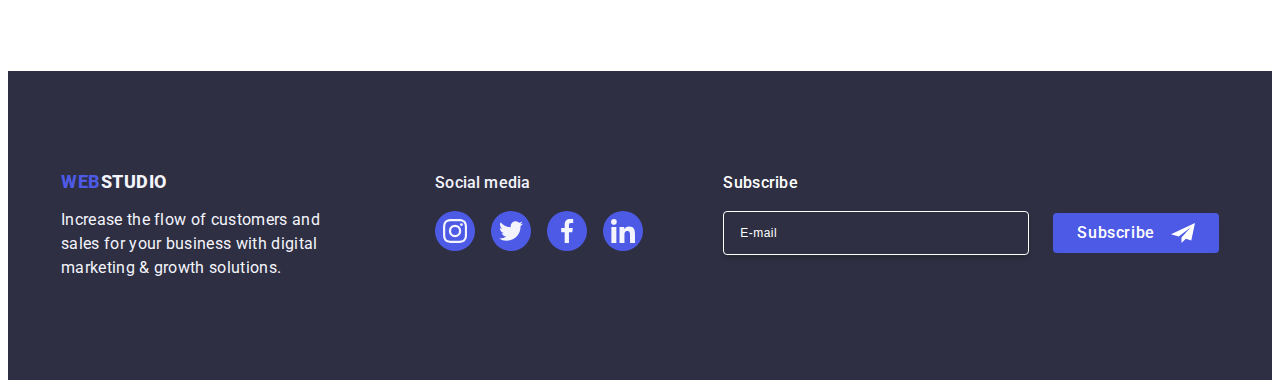
==== commit 3f83733a: "hw6" ====
--- a/index.html
+++ b/index.html
@@ -72,7 +72,7 @@
 
                 <ul class="mob-menu-list list">
                     <li class="mob-menu-item list menu-menu ">
-                        <a class="mob-menu-link-mob link color current" href="./index.html">Studio</a>
+                        <a class="mob-menu-link-mob link color " href="./index.html">Studio</a>
                     </li>
                     <li class="mob-menu-item list  menu-menu">
                         <a class="mob-menu-link link color " href="./portfolio.html">Portfolio</a>
@@ -95,7 +95,7 @@
                             <li class="mob-soc-item"> <a class="mob-sos-link link " href="mailto:info@devstudio.com">info@devstudio.com</a> </li>
                 </ul>
 
-          
+        
                 
 
 
@@ -138,6 +138,7 @@
                 
                 </ul>
                 </div>
+                
 
 
 
@@ -435,7 +436,7 @@
                     
                     
         
-                    <h1 class="our-portfolio-tittle"> Our Portfolio</h1>
+                    <h2 class="our-portfolio-tittle"> Our Portfolio</h2>
                     <ul class="portfolio-carts list">
         
                         <li class="portfolio-carts-list link"><a class="link carts-top" href="">
--- a/css/styles.css
+++ b/css/styles.css
@@ -62,7 +62,7 @@
 .header-logo{
    
         color: var(--IRIS, #4D5AE5);
-            font-family: Raleway;
+            font-family: Raleway,sans-serif; 
             font-size: 18px;
             font-style: normal;
             font-weight: 700;
@@ -273,7 +273,7 @@
             flex-direction: column;
             width: 100%;
             height: 100%;
-            /*position: relative;*/
+            position: relative;
         }
 
     
--- a/css/media.css
+++ b/css/media.css
@@ -176,18 +176,18 @@
                     transition: 250ms cubic-bezier(0.4, 0, 0.2, 1);}
 
 .header-logo {
-    color: var(--iris, #4D5AE5);
+    /*color: var(--iris, #4D5AE5);
     font-size: 18px;
     font-weight: 700;
     line-height: 1.17;
     letter-spacing: 0.03em;
     text-transform: uppercase;
-    font-family: "Raleway", sans-serif;
+    font-family: "Raleway", sans-serif;*/
     margin-right: 120px;
 
     padding-top: 26px;
     padding-bottom: 26px;
-    padding-left: 16px;
+   /* padding-left: 16px;*/
    
     
     }
@@ -198,8 +198,9 @@
 
                     }
    .header-soc-list {
-    display:inline-table;
-   /* gap: 12px;*/
+    display:flex;
+    flex-direction: column;
+    gap: 12px;
    
     
 
@@ -211,6 +212,7 @@
     line-height: 1.16;
     letter-spacing: 0.04em;
     transition: color 250ms cubic-bezier(0.4, 0, 0.2, 1);
+    display: block;
 
 
 
@@ -222,10 +224,6 @@
     
 }
 
-.menu-plus{
-    margin-bottom: 12px;
-
-}
 
 
 
@@ -300,7 +298,7 @@
         }
 
         .footer-logo-text{
-            min-width: 264px;
+            max-width: 264px;
            
            
         }
@@ -554,6 +552,10 @@
    
 
    }
+   .header-logo{
+
+    margin-right:76px ;
+   }
    
       
 
